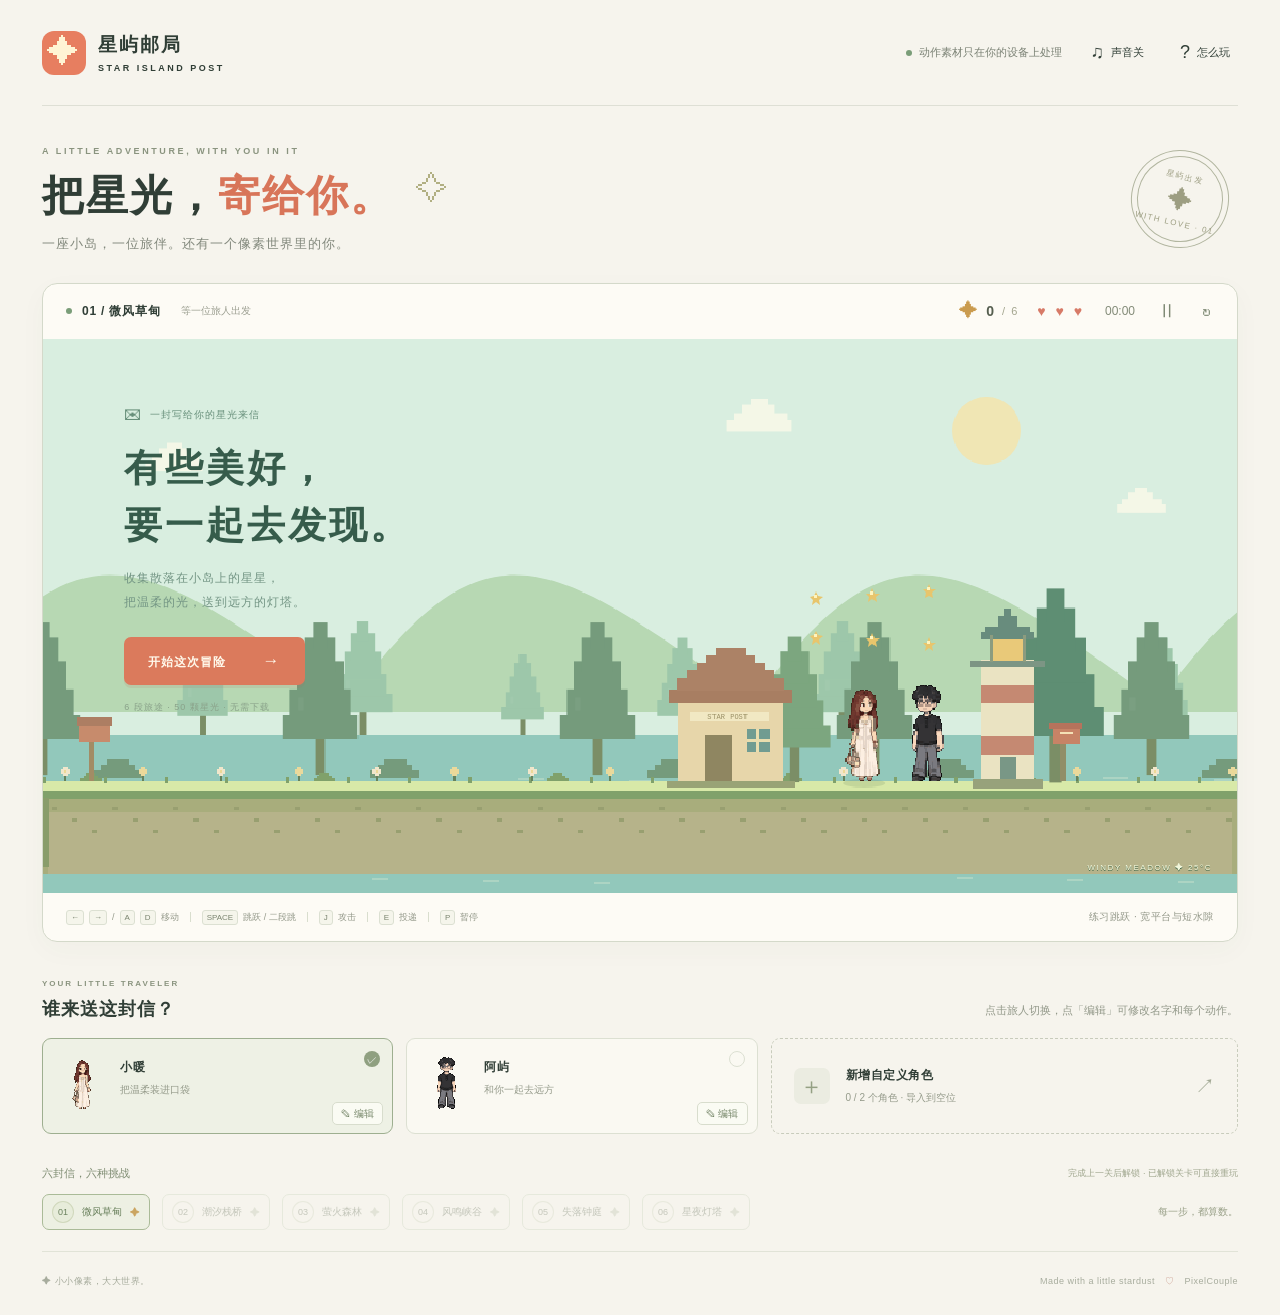
==== 星屿邮局-离线版.html @ d3f77948 "Open source Star Island Post" ====
<!doctype html>
<html lang="zh-CN">
<head>
<meta charset="utf-8"><meta name="viewport" content="width=device-width,initial-scale=1,viewport-fit=cover">
<meta name="theme-color" content="#f6f4ec"><meta name="description" content="一场可以带着自己出发的像素小冒险。导入完整角色动作图，成为像素旅人，收集星光，把信送往灯塔。">
<title>星屿邮局 · 把星光寄给你</title>
<link rel="icon" href="data:image/svg+xml,%3Csvg xmlns='http://www.w3.org/2000/svg' viewBox='0 0 64 64'%3E%3Crect width='64' height='64' rx='16' fill='%23ec795d'/%3E%3Cpath d='m32 10 6 14 16 2-12 11 3 17-13-8-14 8 3-17L10 26l16-2Z' fill='%23fff4cb'/%3E%3C/svg%3E">
<style>
@font-face{font-family:system-ui;src:local("Microsoft YaHei")}*{box-sizing:border-box}body{margin:0;background:#f6f4ed;color:#303e36;font-family:Inter,"Segoe UI","Microsoft YaHei",sans-serif;-webkit-font-smoothing:antialiased}button,a{-webkit-tap-highlight-color:transparent}button{font:inherit;color:inherit;cursor:pointer}button:focus-visible,a:focus-visible,input:focus-visible,canvas:focus-visible{outline:3px solid #dc7457;outline-offset:4px}button:disabled{opacity:.55;cursor:wait}button{transition:background .16s,transform .16s}button:hover{filter:brightness(.97)}button:active{transform:translateY(1px)}button[hidden],[hidden]{display:none!important}a{color:inherit;text-decoration:none}.page{max-width:1280px;padding:0 42px;margin:auto}.site-header{height:106px;border-bottom:1px solid #dedfd5;display:flex;align-items:center;justify-content:space-between}.brand{display:flex;align-items:center;gap:12px;font-size:19px;font-weight:750;letter-spacing:2px}.brand-icon{background:#e77e60;color:#fff4d4;border-radius:12px;display:grid;place-items:center;width:44px;height:44px;font-size:32px;font-weight:400}.brand small{display:block;font-size:9px;letter-spacing:2.5px;font-weight:600;margin-top:5px}.header-right{display:flex;gap:20px;align-items:center}.privacy{font-size:11px;color:#7b8275;display:flex;align-items:center;gap:7px}.privacy i,.live-dot{display:inline-block;background:#7a9d78;width:6px;height:6px;border-radius:100%}.icon-btn{border:0;background:none;font-size:18px;display:flex;gap:7px;align-items:center;padding:8px}.icon-btn span{font-size:11px}.heading{padding:40px 0 30px;display:flex;justify-content:space-between;align-items:center}.eyebrow{font-size:9px;letter-spacing:2.6px;color:#8a947f;font-weight:700}.heading h1{font-size:42px;letter-spacing:2px;line-height:1.35;margin:12px 0 10px;font-weight:750}.heading h1 span{color:#d87559}.heading h1 i{font-style:normal;font-weight:300;font-size:32px;margin-left:22px;color:#b1af82;vertical-align:top}.heading p{font-size:13px;letter-spacing:1px;margin:0;color:#83897d}.postmark{border:1px solid #b2b6a0;outline:1px solid #b2b6a0;outline-offset:5px;width:86px;height:86px;border-radius:100%;display:flex;flex-direction:column;align-items:center;justify-content:center;transform:rotate(13deg);color:#9d9e82;gap:4px;margin-right:15px}.postmark span{font-size:8px;letter-spacing:1.5px}.postmark b{font-size:25px;font-weight:400}.game-shell{border:1px solid #d4d9ca;border-radius:15px;overflow:hidden;box-shadow:0 8px 28px #40593908;background:#fdfbf5}.game-top{height:55px;padding:0 23px;display:flex;align-items:center;justify-content:space-between}.chapter-title{display:flex;align-items:center;gap:10px;font-size:12px}.chapter-title b{font-weight:600;letter-spacing:.8px}.game-status{color:#9b9e90;font-size:10px;margin-left:10px}.hud{display:flex;align-items:center;gap:20px;font-size:13px}.star-counter{color:#ca9b4e;font-size:19px;display:flex;align-items:center;gap:8px}.star-counter b{font-size:14px;color:#555e4f}.star-counter small{font-size:11px;color:#a3a58e}.star-counter small span{margin-left:3px}#hearts{font-size:14px;color:#d77a67;letter-spacing:3px}.time{font-size:12px;color:#838b78;font-variant-numeric:tabular-nums}.mini-btn{background:transparent;border:0;color:#7d8873;padding:3px;font-size:18px}.stage{position:relative;aspect-ratio:1120/520;background:#cce7d9;overflow:hidden}#game{width:100%;height:100%;display:block;image-rendering:pixelated;touch-action:none;outline-offset:-4px}.intro{position:absolute;left:6.8%;top:12%;width:45%;pointer-events:auto}.intro-label{font-size:10px;letter-spacing:1px;display:flex;align-items:center;gap:8px;color:#678f7a}.intro-label span{font-size:17px}.intro h2{font-size:38px;line-height:1.5;letter-spacing:3px;margin:15px 0 12px;font-weight:750;color:#365c4b}.intro p{font-size:12px;line-height:2;letter-spacing:1px;color:#739584;margin-bottom:23px}.primary{border:0;background:#db7a5c;color:#fff9eb;padding:14px 24px;border-radius:7px;font-size:12px;font-weight:600;letter-spacing:1px;box-shadow:0 3px 0 #ba614f20}.primary span{margin-left:32px;font-size:17px}.intro-note{font-size:9px;color:#8aa28a;letter-spacing:1px;margin-top:16px}.scene-tag{position:absolute;bottom:21px;right:25px;font-size:8px;letter-spacing:1.5px;color:#f0f6da;text-shadow:0 1px #4b6f50}.scene-tag span{margin:0 9px}.message{position:absolute;top:15px;left:50%;transform:translateX(-50%);background:#fff9e9eF;border:1px solid #d9dfb6;border-radius:20px;padding:10px 22px;white-space:nowrap;font-size:11px;color:#596748;pointer-events:none;opacity:0;transition:opacity .2s}.message.show{opacity:1}.game-bottom{height:48px;padding:0 23px;display:flex;align-items:center;justify-content:space-between;color:#939889;font-size:9px}.control-guide{display:flex;gap:5px;align-items:center}kbd{border:1px solid #dce0d2;background:#f5f5eb;border-radius:3px;font-size:8px;padding:2px 4px;font-family:inherit;color:#7b8570}.separator{width:1px;height:10px;background:#d9dece;margin:0 6px}.goal{font-size:10px;letter-spacing:.5px}.goal i{font-style:normal;color:#c49d50;margin-right:6px}.characters{padding:30px 0 28px}.section-label{display:flex;justify-content:space-between;align-items:end;margin-bottom:17px}.section-label .eyebrow{font-size:8px;letter-spacing:2px}.section-label h2{font-size:18px;letter-spacing:1px;margin:7px 0 0;font-weight:650}.section-label p{font-size:11px;color:#93998a;margin:0 0 3px}.character-list{display:flex;gap:13px;flex-wrap:wrap}.character{display:flex;align-items:center;position:relative;border:1px solid #dce0d2;border-radius:9px;background:#faf9f2;text-align:left;flex:1;min-width:200px;padding:4px 18px 4px 6px;height:86px;gap:4px}.character canvas{width:73px;height:73px;image-rendering:pixelated;flex-shrink:0}.character b,.upload-card b{font-size:12px;display:block;font-weight:600;letter-spacing:.5px}.character small,.upload-card small{font-size:10px;display:block;color:#959b8b;margin-top:7px;white-space:nowrap}.character i{font-style:normal;width:16px;height:16px;border:1px solid #dce0d2;color:transparent;border-radius:50%;font-size:10px;display:grid;place-items:center;margin-left:auto}.character.selected{background:#eef1e5;border-color:#9eaf90}.character.selected i{background:#8fa080;color:white;border-color:transparent}.upload-card{border:1px dashed #c8ccbc;background:transparent;border-radius:9px;display:flex;align-items:center;padding:16px 22px;gap:16px;flex:1.2;min-width:260px;text-align:left}.upload-icon{width:36px;height:36px;background:#ebece1;color:#94a083;display:grid;place-items:center;border-radius:7px;font-size:23px;font-weight:300}.upload-arrow{margin-left:auto;color:#a4aa96;font-size:20px}.trip-row{display:flex;align-items:center;gap:17px;border-top:1px solid #e1e3d7;padding:21px 0;color:#969d8c;font-size:10px}.trip-label{margin-right:18px}.trip-stop{display:flex;align-items:center;gap:8px;white-space:nowrap}.trip-stop span{font-size:9px;border-radius:50%;border:1px solid #dce0ce;padding:5px}.trip-stop i{font-style:normal;font-size:10px;color:#cfd4c2}.trip-stop.active{color:#6a815d}.trip-stop.active span{background:#e7ecda;border-color:#d0d8bc}.trip-stop.active i{color:#cba561}.trip-stop.done i{color:#cf9b51}.trip-line{height:1px;width:30px;background:#d9dfcd}.best{margin-left:auto;font-size:10px;color:#99a088}footer{border-top:1px solid #e1e3d7;padding:23px 0 27px;display:flex;justify-content:space-between;color:#a7ac9d;font-size:9px;letter-spacing:.5px}footer i{font-style:normal;color:#ca9b8d;margin:0 7px}.overlay{position:absolute;inset:0;background:#294c3d60;backdrop-filter:blur(4px);display:grid;place-items:center}.result-card{text-align:center;border:1px solid #e2dfc8;background:#fffaf0;padding:24px 46px;border-radius:16px;max-width:90%;box-shadow:0 15px 50px #273c3720}.result-icon{font-size:39px;color:#d4ac58;margin-bottom:10px}.result-card .eyebrow{font-size:8px}.result-card h2{font-size:26px;letter-spacing:2px;margin:12px 0}.result-card p{font-size:12px;line-height:1.9;color:#8c9380;white-space:pre-line}.result-stats{display:flex;justify-content:center;gap:28px;font-size:11px;color:#8a9278;margin:20px 0}.text-btn{display:block;background:none;border:0;color:#949b87;font-size:10px;margin:14px auto 0}.mobile-controls{display:none;position:absolute;bottom:14px;left:15px;right:15px;justify-content:space-between;pointer-events:none}.mobile-controls div{display:flex;gap:10px}.mobile-controls button{pointer-events:auto;touch-action:none;user-select:none;-webkit-user-select:none;border:1px solid #ffffff75;width:48px;height:48px;border-radius:12px;background:#fffbedce;color:#57765c;font-size:23px;box-shadow:0 3px 0 #2e48351a}.mobile-controls .jump-control{background:#dc805fdf;color:white}.toast{position:fixed;bottom:28px;left:50%;transform:translateX(-50%);color:#fff9eb;background:#455d47;padding:12px 24px;border-radius:8px;font-size:12px;opacity:0;pointer-events:none;transition:opacity .2s;z-index:100}.toast.show{opacity:1}.help-dialog{border:1px solid #dedfcc;border-radius:17px;background:#fffaf0;color:#465c48;padding:38px;max-width:530px;width:calc(100% - 32px)}dialog::backdrop{background:#294b4165;backdrop-filter:blur(3px)}.help-dialog h2{font-size:24px;margin:16px 0 24px;letter-spacing:1px}.help-dialog ol{padding-left:21px;font-size:12px;line-height:2.2}.help-dialog li{padding-bottom:11px}.help-dialog p{font-size:11px;color:#929981;line-height:1.9;margin-bottom:25px}.close-btn{position:absolute;top:12px;right:14px;border:0;background:none;font-size:24px;color:#92977e}
@media(min-width:1400px){.page{max-width:1360px}.heading{padding-top:43px}.intro h2{font-size:42px}.intro{top:14%}}
@media(max-width:900px){.page{padding:0 22px}.site-header{height:80px}.privacy{display:none}.heading{padding:26px 0}.heading h1{font-size:34px}.postmark{width:67px;height:67px}.game-status{display:none}.intro h2{font-size:28px;margin:8px 0}.intro p{font-size:10px;margin:8px 0 15px}.intro{top:9%}.primary{padding:12px 18px}.intro-label{font-size:8px}.intro-note{font-size:8px;margin-top:12px}.game-bottom{padding:0 15px}.goal{display:none}.character{min-width:180px}.upload-card{min-width:220px}.trip-row{gap:10px}.trip-label{display:none}.trip-line{width:15px}.result-card{padding:18px 32px}.result-card h2{font-size:21px}.result-stats{margin:14px 0}.result-icon{font-size:28px}}
@media(pointer:coarse){.mobile-controls{display:flex}.control-guide{font-size:0}.control-guide kbd,.control-guide .separator{display:none}.control-guide:after{content:'左侧移动 · 右侧攻击 / 跳跃 / 投递 · 连按可二段跳';font-size:10px}.scene-tag{bottom:78px}}
@media(max-width:600px){.page{padding:0 14px}.site-header{height:73px}.brand{font-size:16px;gap:8px}.brand-icon{width:35px;height:35px;font-size:26px;border-radius:9px}.brand small{font-size:7px;letter-spacing:1.9px}.header-right{gap:5px}.icon-btn{gap:4px;font-size:16px}.icon-btn span{font-size:9px}.heading{padding:24px 3px}.heading .eyebrow{font-size:7px;letter-spacing:1.7px}.heading h1{font-size:30px;letter-spacing:0;margin:10px 0}.heading h1 i{font-size:24px;margin-left:10px}.heading p{font-size:10px;letter-spacing:.4px}.postmark{display:none}.game-top{height:48px;padding:0 11px}.chapter-title{font-size:10px;gap:6px}.hud{gap:9px}.star-counter{font-size:14px;gap:4px}.star-counter b{font-size:12px}.star-counter small{font-size:10px}#hearts{font-size:10px;letter-spacing:1px}.time{font-size:10px}.mini-btn{font-size:16px}.stage{aspect-ratio:4/4.5}.intro{left:8%;top:7%;width:80%}.intro-label{font-size:9px}.intro h2{font-size:32px;margin:12px 0}.intro p{font-size:11px;margin-bottom:18px}.intro-note{font-size:8px}.intro .primary{font-size:11px;padding:13px 20px}.game-bottom{height:37px;padding:0 12px}.control-guide{font-size:8px;gap:3px}.separator{margin:0 3px}kbd{font-size:6px;padding:2px}.section-label p{display:none}.characters{padding:23px 0}.section-label h2{font-size:17px}.character-list{gap:9px}.character{min-width:calc(50% - 9px);height:77px;padding-right:10px;gap:0}.character canvas{width:60px;height:65px}.character b{font-size:11px}.character small{font-size:8px;margin-top:5px}.character i{width:13px;height:13px;font-size:8px}.upload-card{min-width:100%;padding:13px 18px;height:73px}.trip-row{gap:7px;justify-content:space-between;padding:18px 0}.trip-stop{font-size:9px;gap:5px}.trip-stop span{padding:4px;font-size:8px}.trip-stop i{display:none}.trip-line{width:16px}.best{display:none}footer{font-size:8px;letter-spacing:0;padding:18px 0}footer span:last-child{font-size:7px}.scene-tag{font-size:6px}.message{max-width:90%;font-size:10px;white-space:normal;text-align:center;line-height:1.7;width:max-content}.result-card{padding:27px 24px}.result-card h2{font-size:23px}.help-dialog{padding:32px 23px}.help-dialog h2{font-size:21px}.help-dialog ol{font-size:11px}.result-card .primary{font-size:11px}.mobile-controls button{width:47px;height:47px}}
.has-touch .mobile-controls{display:flex}.has-touch .control-guide{font-size:0}.has-touch .control-guide kbd,.has-touch .control-guide .separator{display:none}.has-touch .control-guide:after{content:'左侧移动 · 右侧攻击 / 跳跃 / 投递 · 连按可二段跳';font-size:10px}.has-touch .scene-tag{bottom:78px}
@media(prefers-reduced-motion:reduce){*{transition:none!important;scroll-behavior:auto!important}}

.route-caption{display:flex;justify-content:space-between;align-items:center;font-size:11px;color:#7e8c72;margin-top:4px}.route-caption small{font-size:9px;color:#a0a78f}.trip-row{flex-wrap:wrap;gap:12px;border-top:0;padding-top:13px}.trip-stop{border:1px solid #d8dfcd;border-radius:7px;background:transparent;padding:6px 9px;font:10px inherit}.trip-stop.active{border-color:#aabb98;background:#edf0e3}.trip-stop:disabled{opacity:.5;cursor:not-allowed}.game-status{max-width:330px;overflow:hidden;white-space:nowrap;text-overflow:ellipsis}.goal{max-width:50%;white-space:nowrap;overflow:hidden;text-overflow:ellipsis}@media(max-width:600px){.route-caption{font-size:10px}.route-caption small{font-size:8px;max-width:50%;text-align:right}.trip-row{display:grid;grid-template-columns:repeat(3,1fr);gap:7px}.trip-stop{padding:6px 4px;justify-content:center;font-size:9px}.trip-stop span{padding:2px}.goal{display:none}}

.mechanic-badge{position:absolute;right:15px;top:63px;font-size:10px;color:#6d7d5f;background:#fff9e8d9;border:1px solid #d6dfbf;border-radius:15px;padding:7px 12px;pointer-events:none}

.character-list .character>span{min-width:0}.character-list .character b{max-width:150px;white-space:nowrap;overflow:hidden;text-overflow:ellipsis}.character-list .custom-card small{font-size:9px}.upload-card b{white-space:nowrap}@media(max-width:600px){.character-list .character b{max-width:82px}.character-list .custom-card small{font-size:8px}.character-list .character{min-width:0;flex-basis:calc(50% - 5px)}.character-list .upload-card{flex-basis:100%}}

.combat-hud{position:absolute;left:15px;top:63px;display:flex;align-items:center;gap:12px;padding:7px 12px;border:1px solid #d4dec1;background:#fff9e8e8;border-radius:15px;color:#728563;font-size:10px;pointer-events:none}.combat-hud b{font-weight:600;color:#5c7854;font-variant-numeric:tabular-nums}.combat-key{color:#b5825c;border-left:1px solid #dce1c9;padding-left:10px}.mobile-controls .attack-control{background:#c6d3a6ee;color:#526e49}.has-touch .combat-key{display:none}@media(max-width:400px){.mobile-controls button{width:42px;height:44px;font-size:21px}.mobile-controls div{gap:7px}.combat-hud{font-size:9px;padding:7px 10px}.mechanic-badge{font-size:9px;padding:7px 10px}.control-guide:after{font-size:9px!important}}

.has-touch .combat-hud,.has-touch .mechanic-badge{top:83px}
/* Role selection and editing remain separate, accessible controls. */
.character-entry{position:relative;flex:1;min-width:210px}
.character-entry .character{width:100%;min-width:0;height:96px;padding:4px 30px 20px 5px}
.character-entry .character canvas{width:68px;height:68px}
.character-entry .character i{position:absolute;top:12px;right:12px;margin:0}
.edit-character{position:absolute;bottom:9px;right:10px;border:1px solid #d8ddcd;border-radius:5px;background:#fafbf3;color:#78886b;padding:3px 8px;font-size:10px;line-height:1.5}
.edit-character:hover{background:#e6ecdb;border-color:#a9b89a}
@media(max-width:600px){.character-entry{min-width:0;flex-basis:calc(50% - 5px)}.character-entry .character{height:100px;padding:4px 17px 24px 1px}.character-entry .character canvas{width:52px;height:60px}.character-entry .character i{top:9px;right:9px}.edit-character{bottom:8px;right:9px;padding:3px 8px}.character-entry .character b{max-width:88px;letter-spacing:0}}

</style><style>
.sw-dialog{width:min(960px,calc(100vw - 28px));max-height:calc(100dvh - 28px);padding:0;border:1px solid #cdd3bd;border-radius:18px;background:#faf8ef;color:#3e5141;overflow:auto}.sw-shell{padding:28px 30px}.sw-top{position:relative;padding-right:30px}.sw-top .close-btn{top:-13px;right:-16px}.sw-top h2{font-size:25px;letter-spacing:1px;margin:12px 0}.sw-top p{font-size:11px;line-height:1.8;color:#8b947e;margin-bottom:22px}.sw-guide{border:1px solid #dbe0cb;background:#f1f3e7;border-radius:9px;padding:14px 17px}.sw-guide summary{font-size:12px;font-weight:600;cursor:pointer}.sw-guide p{font-size:11px;line-height:1.9;color:#7a886f;margin:12px 0}.sw-examples{font-size:10px;line-height:1.8;color:#8a936f}.sw-guide-actions{display:flex;gap:9px;margin-top:12px}.sw-dialog button:not(.close-btn){border:1px solid #ccd4bc;border-radius:6px;background:#fbfaf3;padding:9px 12px;font-size:11px}.sw-dialog button.active{color:#5e7658;background:#e3e9d6;border-color:#9ead8e}.sw-guide-actions button{font-size:10px!important}.sw-guide textarea{width:100%;height:130px;border:1px solid #cbd3b7;background:#fffdf5;padding:10px;font:11px/1.8 inherit;margin-top:10px;color:#738466;resize:vertical}.sw-body{display:grid;grid-template-columns:1.12fr 1fr;gap:26px;margin-top:24px}.sw-tabs{display:flex;gap:5px}.sw-tabs button{flex:1}.sw-spec{font-size:10px;line-height:1.8;color:#8b947d;min-height:36px;margin:11px 0}.sw-files{display:flex;flex-direction:column;gap:10px}.sw-file{display:flex;position:relative;align-items:center;gap:12px;padding:17px 14px;background:#fffdf6;border:1px dashed #bbc8a9;border-radius:8px;overflow:hidden;cursor:pointer}.sw-file input{position:absolute;inset:0;width:100%;height:100%;opacity:0;cursor:pointer}.sw-file:focus-within{outline:2px solid #d07b5c;outline-offset:2px}.sw-file-num{font-size:10px;color:#a5af94}.sw-file b{display:block;font-size:11px;font-weight:600}.sw-file small{display:block;font-size:9px;color:#98a189;margin-top:8px;max-width:270px;overflow:hidden;text-overflow:ellipsis;white-space:nowrap}.sw-plus{margin-left:auto;font-size:21px;color:#98a786}.sw-check{display:flex;align-items:center;flex-wrap:wrap;gap:7px;font-size:10px;margin:16px 0;color:#7e8b73}.sw-check input{accent-color:#82966e}.sw-check small{font-size:8px;color:#a0a68f}.sw-name{font-size:10px;display:flex;gap:8px;align-items:center;color:#869179}.sw-name input{flex:1;min-width:0;border:1px solid #d5ddc7;border-radius:6px;background:#fffdf7;height:35px;padding:8px 10px;font:11px inherit;color:#53644a}.sw-preview{background:#eaf0e1;border:1px solid #d4dec4;border-radius:10px;overflow:hidden;text-align:center;align-self:start}.sw-preview-label{padding:15px 13px;border-bottom:1px solid #d8e0c9;font-size:8px;letter-spacing:1.3px;color:#7c8c6c;display:flex;justify-content:space-between;gap:5px}.sw-preview-label span{font-size:8px;letter-spacing:0}.sw-preview canvas{width:100%;height:auto;display:block;image-rendering:pixelated}.sw-action-tabs{display:flex;justify-content:center;gap:5px}.sw-action-tabs button{padding:6px 13px!important}.sw-preview p{font-size:9px;color:#93a080;line-height:1.9;margin:12px}.sw-status{font-size:11px;color:#889775;line-height:1.8;min-height:20px;margin:20px 0 12px}.sw-status.error{color:#ba6652}.sw-bottom{border-top:1px solid #dfe3d3;display:flex;gap:10px;justify-content:space-between;align-items:center;padding:16px 0 0}.sw-bottom>span{font-size:9px;color:#a1a98f}.sw-bottom>div{display:flex;gap:8px}.sw-dialog .primary{background:#d77a5b!important;border-color:#d77a5b!important;color:#fff9e9}.sw-dialog button:disabled{opacity:.4;cursor:not-allowed}.sw-dialog::backdrop{background:#2f4a3f70;backdrop-filter:blur(4px)}
@media(max-width:650px){.sw-shell{padding:23px 17px}.sw-top h2{font-size:20px;line-height:1.5;letter-spacing:0}.sw-body{grid-template-columns:1fr;gap:18px;margin-top:17px}.sw-preview{display:grid;grid-template-columns:1fr 1fr}.sw-preview-label{grid-column:1/-1}.sw-preview canvas{grid-row:2/4}.sw-action-tabs{flex-wrap:wrap;align-content:center;padding:10px}.sw-preview p{margin:0 10px 10px;font-size:8px}.sw-action-tabs button{padding:7px 10px!important}.sw-guide{padding:12px}.sw-guide-actions{flex-wrap:wrap}.sw-bottom{align-items:stretch;flex-direction:column}.sw-bottom>div{justify-content:flex-end}.sw-spec{min-height:0}.sw-file small{max-width:240px}.sw-top p{font-size:10px}.sw-check{margin:12px 0}.sw-preview-label{font-size:7px}}

.sw-save-slot{display:flex;align-items:center;gap:9px;font-size:10px;color:#7d8e70;margin:14px 0 0}.sw-save-slot select{flex:1;min-width:0;width:100%;height:36px;border:1px solid #cbd6ba;border-radius:6px;background:#fffdf5;padding:0 9px;font:11px inherit;color:#5d7354}.sw-slot-note{font-size:9px;color:#a09170;line-height:1.8;margin:7px 0 13px}.sw-name{margin-top:2px}.sw-save-slot select:focus-visible{outline:2px solid #d07b5c;outline-offset:2px}@media(max-width:600px){.sw-save-slot{font-size:9px}.sw-save-slot select{font-size:10px}}

.sw-action-tabs{flex-wrap:wrap;padding:0 7px}.sw-action-tabs button{padding:6px 10px!important}@media(max-width:650px){.sw-action-tabs{padding:10px}.sw-action-tabs button{padding:7px 9px!important}}
.sw-dialog #aw-reset{color:#8b8067;background:#f6f3e9}.sw-bottom>div{flex-wrap:wrap;justify-content:flex-end}.sw-preview #aw-action-note{min-height:34px}.sw-dialog #aw-name{scroll-margin:18px}
@media(max-width:650px){.sw-bottom>div{gap:6px}.sw-bottom button{padding:9px 10px!important;font-size:10px!important}}

</style><style>
.victory-dialog{width:min(820px,calc(100vw - 28px));max-height:calc(100dvh - 28px);padding:0;border:1px solid #d6d4b7;border-radius:18px;background:#faf6e9;color:#3d564b;overflow:auto;box-shadow:0 24px 110px #142c5270}.victory-dialog::backdrop{background:#183344c9;backdrop-filter:blur(7px)}.victory-postcard{padding:25px 34px 22px;position:relative;text-align:center;background:linear-gradient(90deg,#d6c28b 50%,transparent 50%) 0 0/24px 4px repeat-x}.victory-kicker{display:flex;justify-content:space-between;font-size:8px;letter-spacing:2px;color:#9aa184;padding:4px 0 12px;border-bottom:1px solid #e2dfcb}.victory-medal{margin:18px auto 0;width:47px;height:47px;display:grid;place-items:center;border:1px solid #d5bc77;outline:1px solid #e5d8b0;outline-offset:4px;border-radius:50%;font-size:32px;color:#c59b48;background:#f5edcc}.victory-postcard h2{font-size:30px;letter-spacing:2px;margin:21px 0 10px;font-weight:750}.victory-postcard>p:first-of-type{font-size:11px;color:#92997e;line-height:1.8;margin:0 0 18px}#victoryArt{display:block;width:100%;height:auto;image-rendering:pixelated;border-radius:8px}.victory-stats{display:grid;grid-template-columns:repeat(3,1fr);border:1px solid #d9dfc6;background:#eff1e3;border-radius:9px;margin-top:17px;padding:15px 0}.victory-stats>div+div{border-left:1px solid #d8dfc4}.victory-stats span{display:block;font-size:10px;color:#8a9679;letter-spacing:1px}.victory-stats strong{font-size:25px;letter-spacing:1px;display:block;color:#4f6a50;margin:6px 0 5px;font-variant-numeric:tabular-nums;font-weight:650}.victory-stats small{display:block;font-size:9px;color:#9aa281}.victory-stats .new-record{color:#c08b42;font-weight:650}.victory-route-label{display:flex;justify-content:space-between;align-items:center;margin:19px 0 10px;font-size:10px;color:#8b9879}.victory-route-label span:last-child{font-size:7px;letter-spacing:1.7px;color:#a4aa93}.victory-stamps{list-style:none;padding:0;margin:0;display:grid;grid-template-columns:repeat(6,1fr);gap:7px}.victory-stamp{border:1px dashed #cbd7b6;border-radius:5px;background:#f5f7e9;padding:10px 2px 8px;position:relative}.stamp-number{display:block;font-size:9px;color:#9bae87;letter-spacing:2px;margin-bottom:6px}.victory-stamp b{display:block;font-size:10px;color:#6e8361;font-weight:550}.victory-stamp small{font-size:7px;display:block;color:#a0ab8a;margin-top:7px;white-space:nowrap}.victory-stamp.delivered:after{content:'✓';position:absolute;right:5px;top:4px;font-size:9px;color:#aab78f}.victory-stamp.skipped{opacity:.5;background:transparent;border-color:#d9ddce}.victory-signoff{font-size:10px;line-height:1.8;color:#a1a68f;margin:17px 0!important;letter-spacing:.5px}.victory-actions{display:flex;justify-content:center;gap:10px}.victory-actions button{border-radius:7px;padding:13px 22px;font-size:11px;font-weight:550;letter-spacing:.5px}.victory-actions button:not(.primary){border:1px solid #ccd6bd;background:#f7f8ed;color:#7a8b6a}.victory-footnote{font-size:8px;letter-spacing:1px;color:#b2b59f;margin-top:13px}
@media(max-width:600px){.victory-dialog{width:calc(100vw - 20px);max-height:calc(100dvh - 20px);border-radius:13px}.victory-postcard{padding:18px 17px}.victory-kicker{font-size:6px;letter-spacing:1.1px;padding-bottom:11px}.victory-medal{width:37px;height:37px;font-size:25px;margin-top:17px}.victory-postcard h2{font-size:22px;letter-spacing:.6px;margin:19px 0 8px}.victory-postcard>p:first-of-type{font-size:10px;line-height:1.9;margin-bottom:13px}.victory-stats{padding:12px 0;margin-top:12px}.victory-stats span{font-size:8px}.victory-stats strong{font-size:20px;margin:5px 0}.victory-stats small{font-size:7px}.victory-route-label{margin-top:15px;font-size:9px}.victory-route-label span:last-child{font-size:6px;letter-spacing:.8px}.victory-stamps{grid-template-columns:repeat(3,1fr);gap:6px}.victory-stamp{padding:8px 2px}.stamp-number{font-size:8px;margin-bottom:5px}.victory-stamp b{font-size:9px}.victory-stamp small{font-size:7px;margin-top:5px}.victory-signoff{font-size:9px;margin:12px 0!important}.victory-actions{gap:7px}.victory-actions button{font-size:10px;padding:12px 15px}.victory-footnote{font-size:7px;margin-top:11px}}

</style>
</head>
<body>
<div class="page">
<header class="site-header"><a class="brand" href="#" aria-label="星屿邮局首页"><span class="brand-icon">✦</span><span>星屿邮局<small>STAR ISLAND POST</small></span></a><div class="header-right"><span class="privacy"><i></i>动作素材只在你的设备上处理</span><button class="icon-btn" id="soundBtn" aria-label="开启声音" title="开启声音">♫<span id="soundLabel">声音关</span></button><button class="icon-btn" id="helpBtn" aria-label="查看玩法">?<span>怎么玩</span></button></div></header>
<main>
<section class="heading"><div><div class="eyebrow">A LITTLE ADVENTURE, WITH YOU IN IT</div><h1>把星光，<span>寄给你。</span><i>✧</i></h1><p>一座小岛，一位旅伴。还有一个像素世界里的你。</p></div><div class="postmark" aria-hidden="true"><span>星屿出发</span><b>✦</b><span>WITH LOVE · 01</span></div></section>
<section class="game-shell" aria-label="星屿邮局游戏">
<div class="game-top"><div class="chapter-title"><span class="live-dot"></span><b id="levelName">01 / 微风草甸</b><span class="game-status" id="gameStatus">等一位旅人出发</span></div><div class="hud"><span class="star-counter">✦ <b id="starCount">0</b><small>/ <span id="starTotal">6</span></small></span><span id="hearts" aria-label="3颗心">♥ ♥ ♥</span><span class="time" id="time">00:00</span><button id="pauseBtn" class="mini-btn" aria-label="暂停游戏" title="暂停 · P">Ⅱ</button><button id="restartBtn" class="mini-btn" aria-label="重新开始本关" title="重新开始本关">↻</button></div></div>
<div class="stage" id="stage"><canvas id="game" width="1120" height="520" tabindex="0" aria-label="像素冒险。左右方向键移动，空格跳跃，可二段跳，J键攻击，E键投递。"></canvas>
<div class="intro" id="intro"><div class="intro-label"><span>✉</span> 一封写给你的星光来信</div><h2>有些美好，<br>要一起去发现。</h2><p>收集散落在小岛上的星星，<br>把温柔的光，送到远方的灯塔。</p><button class="primary" id="startBtn">开始这次冒险 <span>→</span></button><div class="intro-note">6 段旅途 · 50 颗星光 · 无需下载</div></div>
<div class="scene-tag" id="sceneTag">WINDY MEADOW <span>✦</span> 25°C</div>
<div class="mechanic-badge" id="mechanicBadge" hidden></div><div class="combat-hud" id="combatHud" hidden><span>击退 <b id="defeatCount">0 / 1</b></span><span class="combat-key">J 攻击</span></div>
<div class="message" id="gameMessage" role="status" aria-live="polite"></div>
<div class="mobile-controls" id="mobileControls"><div><button data-control="left" aria-label="向左移动">←</button><button data-control="right" aria-label="向右移动">→</button></div><div><button data-control="attack" class="attack-control" aria-label="攻击怪兽">⚔</button><button data-control="interact" aria-label="投递星光">✉</button><button data-control="jump" class="jump-control" aria-label="跳跃">↑</button></div></div>
<div class="overlay" id="resultOverlay" hidden><div class="result-card"><div id="resultIcon" class="result-icon">✦</div><div class="eyebrow" id="resultEyebrow">A LITTLE LIGHT, A LONG WAY</div><h2 id="resultTitle">这一站，送达。</h2><p id="resultText"></p><div id="resultStats" class="result-stats"></div><button class="primary" id="continueBtn">前往下一座岛 →</button><button class="text-btn" id="homeBtn">回到出发地</button></div></div>
</div>
<div class="game-bottom"><span class="control-guide"><kbd>←</kbd><kbd>→</kbd> / <kbd>A</kbd><kbd>D</kbd> 移动 <span class="separator"></span><kbd>SPACE</kbd> 跳跃 / 二段跳 <span class="separator"></span><kbd>J</kbd> 攻击 <span class="separator"></span><kbd>E</kbd> 投递 <span class="separator"></span><kbd>P</kbd> 暂停</span><span class="goal" id="mechanicLabel">练习跳跃 · 宽平台与短水隙</span></div>
</section>
<section class="characters"><div class="section-label"><div><span class="eyebrow">YOUR LITTLE TRAVELER</span><h2>谁来送这封信？</h2></div><p>点击旅人切换，点「编辑」可修改名字和每个动作。</p></div><div class="character-list" id="characterList"><div class="character-entry" id="herEntry"><button class="character selected" data-character="her" aria-pressed="true"><canvas width="80" height="80" id="herThumb"></canvas><span><b id="herName">小暖</b><small>把温柔装进口袋</small></span><i>✓</i></button><button class="edit-character" type="button" data-edit-character="her" aria-label="编辑角色">✎ 编辑</button></div><div class="character-entry" id="meEntry"><button class="character" data-character="me" aria-pressed="false"><canvas width="80" height="80" id="meThumb"></canvas><span><b id="meName">阿屿</b><small>和你一起去远方</small></span><i>✓</i></button><button class="edit-character" type="button" data-edit-character="me" aria-label="编辑角色">✎ 编辑</button></div><div class="character-entry" id="customEntry" hidden><button class="character custom-card" id="customCard" data-character="custom" aria-pressed="false" hidden><canvas width="80" height="80" id="customThumb"></canvas><span><b id="customName">我的像素小人</b><small id="customMeta">角色 1 · 自动攻击</small></span><i>✓</i></button><button class="edit-character" type="button" data-edit-character="custom" aria-label="编辑角色">✎ 编辑</button></div><div class="character-entry" id="customEntry2" hidden><button class="character custom-card" id="customCard2" data-character="custom2" aria-pressed="false" hidden><canvas width="80" height="80" id="customThumb2"></canvas><span><b id="customName2">我的像素小人 2</b><small id="customMeta2">角色 2 · 自动攻击</small></span><i>✓</i></button><button class="edit-character" type="button" data-edit-character="custom2" aria-label="编辑角色">✎ 编辑</button></div><button class="upload-card" id="uploadBtn"><span class="upload-icon">＋</span><span><b id="uploadLabel">新增自定义角色</b><small id="uploadHint">0 / 2 个角色 · 导入到空位</small></span><span class="upload-arrow">↗</span></button></div></section>
<div class="route-caption"><span>六封信，六种挑战</span><small>完成上一关后解锁 · 已解锁关卡可直接重玩</small></div><div class="trip-row"><button class="trip-stop active" id="stop0"><span>01</span>微风草甸 <i>✦</i></button><button class="trip-stop " id="stop1"><span>02</span>潮汐栈桥 <i>✦</i></button><button class="trip-stop " id="stop2"><span>03</span>萤火森林 <i>✦</i></button><button class="trip-stop " id="stop3"><span>04</span>风鸣峡谷 <i>✦</i></button><button class="trip-stop " id="stop4"><span>05</span>失落钟庭 <i>✦</i></button><button class="trip-stop " id="stop5"><span>06</span>星夜灯塔 <i>✦</i></button><span class="best" id="bestRecord">每一步，都算数。</span></div>
</main><footer><span>✦ 小小像素，大大世界。</span><span>Made with a little stardust <i>♡</i> PixelCouple</span></footer>
</div>
<dialog id="helpDialog" class="help-dialog"><button id="closeHelp" class="close-btn" aria-label="关闭玩法">×</button><div class="eyebrow">A GUIDE TO YOUR ADVENTURE</div><h2>慢慢走，星光在等你。</h2><ol><li><b>选择旅人</b> · 可用原作小人，也可导入待机、行走和跳跃动作图，保留完整像素原画，可同时保存两个自定义角色。</li><li><b>收集每关全部星光</b> · 左右移动，空格跳跃，再按一次可二段跳。手机用屏幕按钮。</li><li><b>击退巡逻怪兽</b> · J键或屏幕⚔按钮攻击，可长按连击。露芽怪需1次攻击，苔石怪需2次；碰到怪兽会扣心。</li><li><b>小心雨云和水面</b> · 碰到会损失一颗心，并返回附近的安全位置。</li><li><b>把星光寄出</b> · 抵达最右侧灯塔，收集齐后按 E 或屏幕信封按钮。</li></ol><p>共 6 关、50 颗星光。依次学会二段跳、搭乘移动平台、使用蘑菇弹跳台、应对阵风、快速通过坍塌石板。P 暂停，↻ 重玩。素材和进度只存在当前浏览器，离线也能玩。</p><button class="primary" id="helpOk">知道啦，出发！ →</button></dialog>
<div id="toast" class="toast" role="status" aria-live="polite"></div>
<dialog id="victoryDialog" class="victory-dialog" aria-labelledby="victoryTitle" aria-describedby="victoryText">
<div class="victory-postcard">
<div class="victory-kicker"><span>STAR ISLAND POST</span><span>✦ JOURNEY COMPLETE ✦</span></div>
<div class="victory-medal" aria-hidden="true">✦</div>
<h2 id="victoryTitle">胜利！星光全部送达。</h2>
<p id="victoryText">六封信，六段旅途。谢谢你，把温柔送到了世界的尽头。</p>
<canvas id="victoryArt" width="640" height="160" aria-label="旅人与灯塔的胜利纪念画"></canvas>
<div class="victory-stats">
<div><span>收集星光</span><strong id="victoryStars">50 / 50</strong><small>颗闪亮的心意</small></div>
<div><span id="victoryTimeLabel">全程用时</span><strong id="victoryTime">00:00</strong><small id="victoryRecord">本次冒险已完成</small></div>
<div><span>完成关卡</span><strong id="victoryLevels">6 / 6</strong><small id="victoryMode">完整旅程</small></div>
</div>
<div class="victory-route-label"><span>这一路，都有星光作证。</span><span>DELIVERY RECEIPT</span></div>
<ol class="victory-stamps" id="victoryStamps" aria-label="各关投递记录"></ol>
<p class="victory-signoff" id="victorySignoff">小小旅人，这次冒险因你而完整。</p>
<div class="victory-actions"><button class="primary" id="victoryReplay" autofocus>再寄一封信 →</button><button id="victoryHome">回到出发地</button></div>
<div class="victory-footnote" id="victoryFootnote">星光会留在这里，等你下一次出发。</div>
</div>
</dialog>
<script>
window.PIXEL_ASSETS={"couple_hug_strip": "[data-uri]", "her_attack_strip": "[data-uri]", "her_idle_strip": "[data-uri]", "her_jump_strip": "[data-uri]", "her_walk_strip": "[data-uri]", "me_attack_strip": "[data-uri]", "me_idle_strip": "[data-uri]", "me_jump_strip": "[data-uri]", "me_walk_strip": "[data-uri]"};
</script><script>
/* 小紫：四帧握拳、出拳、命中、收拳。Only upgrades the matching saved role once. */
window.XIAOZI_PUNCH={"id":"xiaozi-punch-v1","referenceIdle":"[data-uri]","previousAttack":"[data-uri]","attack":"[data-uri]"};

</script><script>
/* Artist-authored action sheets. Original art is preserved, never body/face synthesis. */
(() => {
'use strict';
const REQUIRED=['idle','walk','jump'],ACTIONS=[...REQUIRED,'attack'],NAMES={idle:'待机',walk:'行走',jump:'跳跃',attack:'攻击',actions:'动作表'},cache=new Map();
let dialog,layout='original',files={},result=null,revision=0,raf=0,preview='idle',direction=1,slots=[null,null],editingAvatar=null,editingId=null,defaultAvatar=null;const tokens={};
const $=id=>dialog.querySelector('#aw-'+id),emit=(name,detail)=>window.dispatchEvent(new CustomEvent(name,{detail})),can=(w,h)=>Object.assign(document.createElement('canvas'),{width:w,height:h});
function closeWorkshop(){if(!dialog?.open)return;revision++;cancelAnimationFrame(raf);raf=0;dialog.close();emit('workshop-close');}
function status(s,error=false){$('status').textContent=s;$('status').classList.toggle('error',error);}
function configure(){result=null;$('save').disabled=true;$('download').disabled=true;for(const a of ['idle','walk','jump','actions','attack'])$('slot-'+a).hidden=a==='actions'?layout!=='original':a!=='idle'&&layout==='original';$('layout-original').classList.toggle('active',layout==='original');$('layout-separate').classList.toggle('active',layout==='separate');$('spec').textContent=layout==='original'?'待机图：1 行 × 4 列。动作表：3 行 × 4 列，第 1 行行走、第 2 行跳跃，第 3 行攻击（用于 J 键 / ⚔ 按钮）。':'待机、行走、跳跃各 1 行 × 4 列；可再上传一张攻击图。未提供时自动使用走路帧配合蓄力、前倾和收势动作，可在右侧预览。';status('导入完整动作素材后，才可以加入游戏。');process();}
function syncTarget(){syncActionNote();if(editingAvatar){$('save').disabled=!result;$('save').textContent='保存修改 →';return;}const i=Number($('slot').value),existing=slots[i];$('save').disabled=!result||i<0;$('save').textContent=i<0?'请选择保存位置':existing?'替换角色 '+(i+1)+' →':'加入角色 '+(i+1)+' →';$('slot-note').textContent=i<0?'两个位置都已使用，请选择要替换的角色。':existing?'将替换「'+existing.name+'」的动作图，另一个角色会保留。':'这是空位，已有角色会保留。';}
function syncActionNote(){$('action-note').textContent=preview==='attack'?(result?.animations.attack?'攻击：已使用专属四帧攻击图。':'攻击：自动挥击动作，可上传专属攻击图。'):'切换动作检查四帧循环，未更换的动作会保留。';}
async function loadFile(key,file){if(!file)return;const rev=revision,token=(tokens[key]||0)+1;tokens[key]=token;if(!['image/png','image/jpeg','image/webp'].includes(file.type)){status('请选择 PNG、JPG 或 WebP 动作图；单张人像照片不能作为完整角色。',true);return;}if(file.size>16*1024*1024){status('每张动作图不能超过 16 MB。',true);return;}const url=URL.createObjectURL(file);try{const im=new Image();im.src=url;await im.decode();if(rev!==revision||token!==tokens[key]||!dialog.open)return;if(im.naturalWidth>8192||im.naturalHeight>8192||im.naturalWidth*im.naturalHeight>20000000)throw Error('图片过大，请缩小到 8192 像素以内、总像素不超过 2000 万。');const rows=key==='actions'?3:1;if(im.naturalWidth<128||im.naturalHeight<rows*32)throw Error('图片太小，每一帧至少需要 32 × 32 像素。');files[key]={im,name:file.name};$('name-'+key).textContent=file.name;process();}catch(e){status(e.message?.startsWith('图片')?e.message:'图片无法读取，请换一张完整的动作图。',true);}finally{URL.revokeObjectURL(url);}}
function cell(source,col,row,rows){const sw=source.width/4,sh=source.height/rows,c=can(Math.floor(sw),Math.floor(sh)),g=c.getContext('2d',{willReadFrequently:true});g.drawImage(source,col*sw,row*sh,sw,sh,0,0,c.width,c.height);const d=g.getImageData(0,0,c.width,c.height);let left=c.width,top=c.height,right=-1,bottom=-1;const chroma=$('green').checked;for(let y=0;y<c.height;y++)for(let x=0;x<c.width;x++){const i=(y*c.width+x)*4,r=d.data[i],gg=d.data[i+1],b=d.data[i+2];if(chroma&&gg>70&&gg-Math.max(r,b)>25)d.data[i+3]=0;if(d.data[i+3]<100)continue;left=Math.min(left,x);right=Math.max(right,x);top=Math.min(top,y);bottom=Math.max(bottom,y);}if(right<left)throw Error('有空白帧或人物被绿幕抠除了。请检查素材；绿色服装请关闭绿幕抠图。');g.putImageData(d,0,0);return {c,left,top,w:right-left+1,h:bottom-top+1};}
function process(){result=null;$('save').disabled=true;$('download').disabled=true;const needed=layout==='original'?['idle','actions']:REQUIRED;if(!editingAvatar&&!needed.every(k=>files[k]))return;try{const frames={},strips={...(editingAvatar?.animations||{})};for(const a of ACTIONS){const key=layout==='original'&&a!=='idle'?'actions':a;if(!files[key])continue;const src=files[key].im,rows=key==='actions'?3:1,row=key==='actions'?(a==='walk'?0:a==='jump'?1:2):0;frames[a]=Array.from({length:4},(_,i)=>cell(src,i,row,rows));}for(const a of Object.keys(frames)){const scale=Math.min(68/Math.max(...frames[a].map(f=>f.h)),80/Math.max(...frames[a].map(f=>f.w))),c=can(384,96),g=c.getContext('2d');g.imageSmoothingQuality='high';frames[a].forEach((f,i)=>{g.imageSmoothingEnabled=scale<.4;const w=Math.max(1,Math.round(f.w*scale)),h=Math.max(1,Math.round(f.h*scale));g.drawImage(f.c,f.left,f.top,f.w,f.h,i*96+Math.round((96-w)/2),94-h,w,h);});const px=g.getImageData(0,0,384,96);for(let j=3;j<px.data.length;j+=4)px.data[j]=px.data[j]>=128?255:0;g.putImageData(px,0,0);strips[a]=c.toDataURL('image/png');}if(!REQUIRED.every(a=>strips[a]))return;result={...(editingAvatar||{}),version:2,source:'action-sheets',name:$('name').value.trim().slice(0,12)||'星光旅人',frameWidth:96,frameHeight:96,frames:4,baseline:94,animations:strips};for(const src of Object.values(strips))getImage(src);syncTarget();$('download').disabled=false;status(editingAvatar?'角色已载入。可以改名字或单独更换动作，点击保存后生效。':Object.keys(strips).length*4+' 帧已就绪。切换动作预览后再加入游戏。');}catch(e){status(e.message,true);}}

function getImage(src){let im=cache.get(src);if(!im){im=new Image();im.onload=()=>emit('avatar-image-ready');im.src=src;cache.set(src,im);}return im;}
function draw(ctx,data,x,y,size,frame=0,facing=1,action='idle'){if(!data?.animations)return false;const derived=action==='attack'&&!data.animations.attack,src=derived?data.animations.walk:data.animations[action]||data.animations.idle,im=getImage(src);if(!im.complete||!im.naturalWidth)return false;const index=((Math.floor(frame)%4)+4)%4;ctx.save();ctx.imageSmoothingEnabled=false;if(derived){const foot=94*size/96;ctx.translate(x+size/2,y+foot);ctx.scale(facing,1);ctx.translate([-3,7,13,0][index]*size/96,0);ctx.rotate([-.11,.07,.16,0][index]);ctx.drawImage(im,index*96,0,96,96,-size/2,-foot,size,size);}else{ctx.translate(x+size/2,y);ctx.scale(facing,1);ctx.drawImage(im,index*96,0,96,96,-size/2,0,size,size);}ctx.restore();return true;}

function animate(t){if(!dialog.open)return;const c=$('preview'),g=c.getContext('2d');g.clearRect(0,0,c.width,c.height);g.fillStyle='#e5ecd9';g.fillRect(0,0,360,264);g.fillStyle='#c4d0ae';g.fillRect(76,235,208,7);if(result){draw(g,result,60,3,240,Math.floor(t/(preview==='attack'?120:150)),direction,preview);}else{g.fillStyle='#97a085';g.font='12px "Microsoft YaHei"';g.textAlign='center';g.fillText('你的原画，将完整保留',180,122);g.fillText('等待待机、行走和跳跃素材',180,147);}raf=requestAnimationFrame(animate);}
async function demo(){layout='separate';files={};for(const a of ACTIONS){const im=new Image();im.src=window.PIXEL_ASSETS['her_'+a+'_strip'];await im.decode();files[a]={im,name:'原作小暖 · '+NAMES[a]+' 4 帧'};}configure();for(const a of ACTIONS)$('name-'+a).textContent=files[a].name;status('正在使用原作动作素材示例。你导入的角色也采用相同的切帧与动画方式。');}
const PROMPT='请根据我的人物参考照片，绘制同一角色的高质量16-bit像素游戏精灵图。完整全身，服装、发型、面部特征和比例保持一致；4列×4行，16格均匀排列；每格256×256像素，总图1024×1024。第1行4帧站立呼吸待机；第2行4帧向右行走，左右脚交替形成循环；第3行4帧原地跳跃，起跳、腾空、下落、落地；第4行4帧近战攻击，蓄力、挥击、命中、收势。所有角色朝右，人物不裁切，相邻格不串帧；透明背景或纯亮绿#00FF00背景；没有文字、标签、格线、水印、地面阴影。请分别导出四行，得到待机、行走、跳跃、攻击四张1行×4列的动作条带。不要仅将照片像素化，不要把人脸贴到模板身体上。';
function mount(){if(dialog)return;dialog=document.createElement('dialog');dialog.id='spriteWorkshop';dialog.className='sw-dialog';dialog.setAttribute('aria-labelledby','sw-title');dialog.innerHTML=`<div class="sw-shell"><header class="sw-top"><div><div class="eyebrow">CRAFTED FRAME BY FRAME</div><h2 id="sw-title">让你的像素小人，真正动起来。</h2><p>导入完整动作图 → 绿幕抠图与脚底对齐 → 动画预览 → 加入冒险</p></div><button id="aw-close" class="close-btn" aria-label="关闭角色工坊">×</button></header>
<details class="sw-guide" open><summary>需要准备什么样的动作图？</summary><p>先用你的人物照片作为参考，绘制或生成同一角色的<b>全身像素动作图</b>。保持同一套衣服、发型和比例，朝右、四帧等宽、人物不裁切；使用透明或纯亮绿背景，无文字、格线、阴影。游戏会保留你的原画，不拼接人脸或重新绘制身体。</p><div class="sw-examples">待机：呼吸起伏 ①②③④　｜　行走：双脚交替 ①②③④　｜　跳跃：起跳→腾空→下落→落地　｜　攻击：蓄力→挥击→命中→收势（可选）</div><div class="sw-guide-actions"><button id="aw-prompt" type="button">复制动作图生成提示词</button><button id="aw-demo" type="button">载入原作动作示例</button></div><textarea id="aw-prompt-text" readonly hidden aria-label="动作图生成提示词"></textarea></details>
<div class="sw-body"><section><div class="sw-tabs"><button id="aw-layout-original" class="active">原项目布局 · 2 张图</button><button id="aw-layout-separate">独立动作 · 3–4 张图</button></div><p id="aw-spec" class="sw-spec"></p><div class="sw-files">${['idle','actions','walk','jump','attack'].map(a=>`<label class="sw-file" id="aw-slot-${a}"><span class="sw-file-num">${a==='idle'?'01':a==='jump'?'03':a==='attack'?'04':'02'}</span><span><b>${NAMES[a]}${a==='attack'?'（可选）':''}${a==='actions'?' · 3 行 × 4 列':' · 1 行 × 4 列'}</b><small id="aw-name-${a}">选择 PNG / JPG / WebP · 最大 16 MB</small></span><span class="sw-plus">＋</span><input id="aw-file-${a}" type="file" accept="image/png,image/jpeg,image/webp" aria-label="上传${NAMES[a]}图"></label>`).join('')}</div><label class="sw-check"><input id="aw-green" type="checkbox" checked>自动抠除纯绿背景 <small>绿色服装 / 透明图可关闭</small></label><label class="sw-save-slot" id="aw-save-slot-row">保存到<select id="aw-slot" aria-label="自定义角色保存位置"></select></label><p class="sw-slot-note" id="aw-slot-note"></p><label class="sw-name">角色名字<input id="aw-name" maxlength="12" placeholder="星光旅人"></label></section>
<section class="sw-preview"><div class="sw-preview-label">12–16 FRAME ANIMATION TEST <span>96 × 96 / 帧</span></div><canvas id="aw-preview" width="360" height="264" aria-label="完整角色动作预览"></canvas><div class="sw-action-tabs">${ACTIONS.map(a=>`<button data-aw-action="${a}" class="${a==='idle'?'active':''}">${NAMES[a]}</button>`).join('')}<button id="aw-mirror" aria-label="切换朝向">↔</button></div><p id="aw-action-note">切换动作，查看实际人物姿势。</p></section></div>
<p id="aw-status" class="sw-status" role="status" aria-live="polite"></p><footer class="sw-bottom"><span>素材只在当前浏览器处理和保存。</span><div><button id="aw-reset" hidden>恢复默认角色</button><button id="aw-download" disabled>导出角色包</button><button id="aw-save" class="primary" disabled>让这个角色出发 →</button></div></footer></div>`;document.body.appendChild(dialog);
$('close').onclick=closeWorkshop;dialog.addEventListener('cancel',e=>{e.preventDefault();closeWorkshop();});dialog.addEventListener('close',()=>{if(dialog.open||!raf)return;revision++;cancelAnimationFrame(raf);raf=0;emit('workshop-close');});for(const a of ['idle','actions','walk','jump','attack'])$('file-'+a).onchange=e=>{loadFile(a,e.target.files[0]);e.target.value='';};for(const v of ['original','separate'])$('layout-'+v).onclick=()=>{layout=v;configure();};$('slot').onchange=syncTarget;$('green').onchange=process;$('demo').onclick=demo;$('name').oninput=()=>{if(result)result.name=$('name').value.trim().slice(0,12)||'星光旅人';};for(const b of dialog.querySelectorAll('[data-aw-action]'))b.onclick=()=>{preview=b.dataset.awAction;syncActionNote();dialog.querySelectorAll('[data-aw-action]').forEach(e=>e.classList.toggle('active',e===b));};$('mirror').onclick=()=>direction*=-1;
$('prompt').onclick=async()=>{try{await navigator.clipboard.writeText(PROMPT);status('提示词已复制。请把人物参考照与提示词一并交给绘图工具。');}catch{$('prompt-text').hidden=false;$('prompt-text').value=PROMPT;$('prompt-text').select();status('请复制下方提示词，配合人物参考照生成动作图。');}};
$('reset').onclick=()=>{if(!defaultAvatar)return;editingAvatar=structuredClone(defaultAvatar);files={};$('name').value=editingAvatar.name;refreshLabels();configure();};$('save').onclick=()=>{const slot=Number($('slot').value);if(!result||(!editingAvatar&&(slot<0||slot>1)))return;const detail={...result,slot,id:editingAvatar?.id||'sprite-'+Date.now().toString(36),characterId:editingId},e=new CustomEvent('avatar-created',{detail,cancelable:true});if(window.dispatchEvent(e))closeWorkshop();else status(detail.saveError||'角色未保存，请重试或先导出动作包。',true);};$('download').onclick=()=>{if(!result)return;const blob=new Blob([JSON.stringify(result)],{type:'application/json'}),url=URL.createObjectURL(blob),a=document.createElement('a');a.href=url;a.download='像素角色-动作包.json';a.click();setTimeout(()=>URL.revokeObjectURL(url),10000);status('动作包已导出，包含当前角色的所有动作。');};}
function refreshLabels(){for(const a of ['idle','actions','walk','jump','attack'])$('name-'+a).textContent=files[a]?.name||(editingAvatar?.animations[a]?'已保存 · 点击更换':'选择 PNG / JPG / WebP · 最大 16 MB');}
function open(options={}){mount();if(dialog.open)return;editingAvatar=options.avatar?structuredClone(options.avatar):null;editingId=options.characterId||null;defaultAvatar=options.defaultAvatar?structuredClone(options.defaultAvatar):null;slots=[0,1].map(i=>options.slots?.[i]||null);$('slot').replaceChildren();const free=slots.findIndex(a=>!a);if(free<0){const prompt=document.createElement('option');prompt.value='-1';prompt.textContent='两个位置已满 · 请选择要替换的角色';prompt.disabled=true;$('slot').append(prompt);}for(let i=0;i<2;i++){const option=document.createElement('option');option.value=String(i);option.textContent='自定义角色 '+(i+1)+' · '+(slots[i]?slots[i].name+'（替换）':'空位（新增）');$('slot').append(option);}$('slot').value=String(free);files={};result=null;layout=editingAvatar?'separate':'original';preview='idle';direction=1;$('name').value=editingAvatar?.name||'';$('green').checked=!editingAvatar;$('save-slot-row').hidden=!!editingAvatar;$('slot-note').hidden=!!editingAvatar;$('reset').hidden=!defaultAvatar;dialog.querySelector('#sw-title').textContent=editingAvatar?'编辑角色 · '+editingAvatar.name:'让你的像素小人，真正动起来。';dialog.querySelector('details').open=!editingAvatar;dialog.querySelectorAll('[data-aw-action]').forEach(e=>e.classList.toggle('active',e.dataset.awAction==='idle'));refreshLabels();configure();syncTarget();dialog.showModal();emit('workshop-open');if(editingAvatar)$('name').focus();raf=requestAnimationFrame(animate);}

window.AvatarWorkshop=Object.freeze({open,draw,loadFile,ready:true});
})();

</script><script>
/* Six handcrafted routes; each changes geometry and introduces a real mechanic. */
(() => {
const P=(x,y,w,type='solid',range=0,speed=0)=>({x,y,w,type,base:x,range,speed,timer:0,triggered:false,hidden:false,dx:0});
const S=(x,y)=>({x,y,got:false}),C=(base,y,range=55,speed=.8,phase=0)=>({base,x:base,y,range,speed,phase});
window.STAR_LEVELS=[
{name:'微风草甸',theme:'meadow',tag:'WINDY MEADOW',width:2330,description:'练习跳跃 · 宽平台与短水隙',tip:'J键或⚔按钮攻击怪兽，可长按连击；空格跳跃，再按一次可二段跳。',wind:0,
sky:'#d9eee0',horizon:'#b7d8b3',far:'#9dc7aa',tree:'#759b7c',ground:'#80a16b',light:'#d8e9a8',water:'#92c8bb',accent:'#e2be65',
platforms:[P(0,415,570),P(680,415,500),P(1290,415,350),P(1760,415,570),P(350,335,150),P(800,325,170),P(1050,270,140),P(1440,320,160),P(1820,320,180)],
stars:[S(240,350),S(430,280),S(850,270),S(1100,215),S(1510,265),S(1930,265)],clouds:[C(1240,350,40,.65)],checkpoint:1290},
{name:'潮汐栈桥',theme:'coast',tag:'TIDAL BOARDWALK',width:2600,description:'移动渡台 · 观察来回航行的木筏',tip:'木筏会来回移动。站稳后，等它靠近下一座栈桥再跳。',wind:0,
sky:'#f3dfc9',horizon:'#e6c7b4',far:'#a8b9a0',tree:'#7f9d7e',ground:'#a3a370',light:'#ede0a1',water:'#a0c4c1',accent:'#e89968',
platforms:[P(0,415,420),P(520,415,260),P(930,415,260),P(1340,415,260),P(1780,415,270),P(2190,415,410),P(260,335,120),P(640,320,110),P(810,350,100,'moving',65,.8),P(1080,310,110),P(1490,330,110),P(1660,350,100,'moving',65,.95),P(1920,310,120),P(2290,330,110)],
stars:[S(220,350),S(320,280),S(690,265),S(865,295),S(1130,255),S(1540,275),S(1980,255),S(2345,275)],clouds:[C(1225,290,65,1),C(2110,320,65,1.1,2)],checkpoint:1340},
{name:'萤火森林',theme:'forest',tag:'FIREFLY CANOPY',width:2600,description:'树冠攀登 · 蘑菇台带你跳得更高',tip:'绿色蘑菇台上按跳跃，获得更高的弹跳。沿树冠寻找星光。',wind:0,
sky:'#bdd3b9',horizon:'#a4c3a0',far:'#80aa89',tree:'#578265',ground:'#708e59',light:'#d3dfa0',water:'#789e8e',accent:'#e4d580',
platforms:[P(0,415,500),P(700,415,350),P(1250,415,350),P(1800,415,800),P(430,330,140),P(620,245,140,'spring'),P(820,190,180),P(1080,260,160),P(1380,310,140),P(1690,300,140,'spring'),P(1990,250,160),P(2250,330,120)],
stars:[S(240,350),S(495,275),S(690,190),S(910,135),S(1160,205),S(1450,255),S(1760,245),S(2070,195)],clouds:[C(1180,340,60,1),C(2190,265,65,1.2,2)],checkpoint:1250},
{name:'风鸣峡谷',theme:'canyon',tag:'WHISTLING CANYON',width:2800,description:'阵风横渡 · 窄落点与更长的间距',tip:'阵风只影响空中移动。留意风向，利用二段跳修正落点。',wind:58,
sky:'#e8d7bc',horizon:'#cebaa0',far:'#b6997c',tree:'#8b8d6e',ground:'#a38b66',light:'#dfc698',water:'#b8b5a0',accent:'#e7b66b',
platforms:[P(0,415,340),P(510,380,190),P(870,340,150),P(1210,390,170),P(1560,330,150),P(1870,380,170),P(2190,330,150),P(2490,415,310)],
stars:[S(210,350),S(600,325),S(945,285),S(1295,335),S(1635,275),S(1955,325),S(2265,275),S(2610,350)],clouds:[C(1090,270,45,1.3),C(2020,260,60,1.5,2)],checkpoint:1210},
{name:'失落钟庭',theme:'ruins',tag:'THE FALLEN COURT',width:3000,description:'坍塌石板 · 落脚后 1 秒内再次出发',tip:'裂纹石板踩上 1 秒后坍塌，3 秒后复原。别在上面久留。',wind:0,
sky:'#d7d6c9',horizon:'#b9bdac',far:'#99a793',tree:'#738975',ground:'#8c9882',light:'#cdd2af',water:'#92aba3',accent:'#d2be7e',
platforms:[P(0,415,400),P(820,415,300),P(1550,415,250),P(2240,415,260),P(2700,415,300),P(490,365,120,'crumble'),P(660,310,120,'crumble'),P(1210,345,110,'crumble'),P(1390,290,110,'crumble'),P(1910,350,100,'crumble'),P(2080,300,100,'crumble'),P(2580,350,95,'crumble')],
stars:[S(240,350),S(550,310),S(720,255),S(980,350),S(1265,290),S(1445,235),S(1660,350),S(1960,295),S(2130,245),S(2625,295)],clouds:[C(1170,270,40,1.35),C(1860,250,45,1.5,2),C(2530,280,45,1.5,4)],checkpoint:1550},
{name:'星夜灯塔',theme:'night',tag:'STARRY LIGHTHOUSE',width:3300,description:'最后一封信 · 移动平台、阵风与石板的组合',tip:'最后一程：观察平台、留意阵风，保持移动。每个落点都很重要。',wind:35,
sky:'#435e72',horizon:'#536e83',far:'#547b7c',tree:'#477469',ground:'#688b6b',light:'#adc895',water:'#638f9d',accent:'#e4c779',
platforms:[P(0,415,350),P(820,415,250),P(1530,415,250),P(2300,415,280),P(2900,415,400),P(450,350,110,'crumble'),P(630,280,110,'moving',30,.9),P(1160,340,110,'crumble'),P(1340,260,110),P(1900,340,120,'moving',45,1.1),P(2110,270,110,'crumble'),P(2660,320,110,'spring')],
stars:[S(220,350),S(505,295),S(685,225),S(950,350),S(1215,285),S(1395,205),S(1700,350),S(1960,285),S(2165,215),S(2715,265)],clouds:[C(1120,230,35,1.5),C(1810,250,40,1.6,2),C(2810,270,45,1.7,4)],checkpoint:1530}
];
for(const [level,star,platform] of [[1,3,8],[5,2,6],[5,7,9]]){const l=window.STAR_LEVELS[level],s=l.stars[star];s.platform=platform;s.offset=s.x-l.platforms[platform].x;}
})();

</script><script>
/* Hand-authored pixel creatures and per-level patrols; positions stay on solid ground. */
(() => {
const routes=[
 [[0,300,65,1,.85]],
 [[1,650,65,1,.95],[3,1450,60,1,1],[5,2460,55,1,.9]],
 [[0,300,65,1,1],[6,910,45,1,1.1],[2,1450,80,1,1]],
 [[1,600,50,1,1.2],[3,1295,45,2,.9],[5,1955,50,1,1.3],[7,2640,60,1,1.1]],
 [[0,260,60,2,.8],[1,970,65,1,1.2],[2,1675,55,2,.9],[3,2360,65,1,1.25],[4,2860,55,2,.9]],
 [[0,250,55,1,1.2],[1,950,60,1,1.25],[8,1395,20,2,.85],[2,1680,60,2,.95],[3,2440,70,2,1],[4,3100,60,2,1.1]]
];
const slime=[
'      44        ','     424        ','   11221111     ','  1222222221    ',' 122442222221   ','12244422222221  ','122442222222221 ','122225522552221 ','122226522652221 ','122222233222221 ',' 1332222222331  ','  13333333331   ','   111111111    '
],stone=[
'    4444        ','   14224111     ','  1222222221    ',' 122422222221   ',' 122222222221   ',' 122655226521   ',' 122665226621   ',' 122223322221   ','  1333333331    ',' 113222222311   ','12231222313221  ','12331222313321  ',' 133122213331   ','  1112222111    ','   12211221     ','   13311331     ','  1111111111    '
];
function create(level,platforms){return routes[level].map(([platform,base,range,hp,speed],i)=>{const p=platforms[platform],x=Math.max(p.x+24,Math.min(p.x+p.w-24,base));return {id:i,platform,base:x,x,y:p.y,range:Math.min(range,x-p.x-22,p.x+p.w-x-22),speed,phase:i*1.8,hp,maxHp:hp,w:hp>1?38:36,h:hp>1?43:33,kind:hp>1?'stone':'slime',face:1,flash:0,lastAttack:-1,dead:false};});}
function draw(g,m,x,time){if(m.dead)return;const st=m.kind==='stone',rows=st?stone:slime,scale=st?2.4:2.5,bob=Math.sin(time*6+m.id)*1.5;g.save();g.translate(Math.round(x),Math.round(m.y));g.fillStyle='#274a3929';g.beginPath();g.ellipse(0,2,st?19:18,4,0,0,Math.PI*2);g.fill();g.scale(m.face,1);const colors=m.flash>0?['','#edbd8c','#fff0b9','#e2bd85','#fff5d5','#68785b','#fffbe7']:st?['','#48645d','#8fa18c','#6c8575','#b3ce86','#243e3a','#f6e5a1']:['','#4b6b4d','#98ba70','#71955b','#c8dfa0','#263f3c','#fff3c6'];for(let y=0;y<rows.length;y++)for(let q=0;q<rows[y].length;q++){const k=Number(rows[y][q]);if(k){g.fillStyle=colors[k];g.fillRect(Math.round((q-7.5)*scale),Math.round((y-rows.length)*scale+bob),Math.ceil(scale),Math.ceil(scale));}}g.restore();for(let k=0;k<m.maxHp;k++){g.fillStyle=k<m.hp?'#df8e6a':'#c8cdb5';g.fillRect(Math.round(x+(k-(m.maxHp-1)/2)*8-2),Math.round(m.y-m.h-12),5,4);}}
window.StarCombat=Object.freeze({create,draw});
})();

</script><script>
/* 星屿邮局 · original PixelCouple sprites, local/offline game */
(() => {
'use strict';
const $=id=>document.getElementById(id), canvas=$('game'), ctx=canvas.getContext('2d');
document.documentElement.classList.toggle('has-touch',navigator.maxTouchPoints>0||matchMedia('(pointer:coarse)').matches);
const images={}, keys=new Set(), touch=new Set(); let W=1120, H=520, camera=0, last=0, clock=0, muted=true, audio=null, modalPaused=false, toastTimer, messageTimer;
const STORE='star-island-post-v2';
const customIds=['custom','custom2'],roleIds=['her','me',...customIds],ATTACK_DURATION=.48,ATTACK_COOLDOWN=.64;
function validAvatar(a){return !!(a&&a.version===2&&a.source==='action-sheets'&&a.frameWidth===96&&a.frameHeight===96&&a.frames===4&&typeof a.name==='string'&&(!a.animations?.attack||(typeof a.animations.attack==='string'&&a.animations.attack.startsWith('data:image/png;base64,')&&a.animations.attack.length<1000000))&&['idle','walk','jump'].every(k=>typeof a.animations?.[k]==='string'&&a.animations[k].startsWith('data:image/png;base64,')&&a.animations[k].length<1000000));}
let saved={character:'her',avatars:[null,null],builtins:{her:null,me:null},best:0,unlocked:0};
try{const v=JSON.parse(localStorage.getItem(STORE));if(v&&typeof v==='object'){if(['her','me',...customIds].includes(v.character))saved.character=v.character;if(Array.isArray(v.avatars))saved.avatars=[0,1].map(i=>validAvatar(v.avatars[i])?v.avatars[i]:null);else if(validAvatar(v.avatar))saved.avatars[0]=v.avatar;for(const id of ['her','me'])if(validAvatar(v.builtins?.[id]))saved.builtins[id]=v.builtins[id];if(Number.isFinite(v.best)&&v.best>0)saved.best=v.best;saved.unlocked=Math.max(0,Math.min(5,Number(v.unlocked)||0));}}catch{}
// Upgrade the requested saved role once; later manual edits remain authoritative.
function updateXiaoziPunch(a){const patch=window.XIAOZI_PUNCH;if(!a||!patch||a.roleUpdates?.includes(patch.id))return a;const sameArt=a.animations.idle===patch.referenceIdle,oldAttack=!a.animations.attack||a.animations.attack===patch.previousAttack||a.animations.attack===patch.attack;if(a.name!=='小紫'&&!(sameArt&&oldAttack))return a;return {...a,animations:{...a.animations,attack:patch.attack},roleUpdates:[...(Array.isArray(a.roleUpdates)?a.roleUpdates:[]),patch.id]};}
saved.avatars=saved.avatars.map(updateXiaoziPunch);for(const id of ['her','me'])saved.builtins[id]=updateXiaoziPunch(saved.builtins[id]);
if(customIds.includes(saved.character)&&!saved.avatars[customIds.indexOf(saved.character)])saved.character='her';
const state={mode:'idle',level:0,stars:[],hearts:3,elapsed:0,levelStart:0,total:0,player:{x:100,y:415,vx:0,vy:0,ground:true,jumps:0,facing:1,inv:0,safeX:100,safeY:415},clouds:[],particles:[],delivered:0,character:saved.character};
const LEVELS=window.STAR_LEVELS,COMBAT=window.StarCombat;
const prefix=n=>LEVELS.slice(0,n).reduce((t,l)=>t+l.stars.length,0),TOTAL=prefix(LEVELS.length);
let platforms=[];state.levelTime=0;state.wind=0;state.checkpoint=false;state.runStart=0;state.results=[];state.newRecord=false;state.monsters=[];state.defeated=0;
function avatarFor(id){const i=customIds.indexOf(id);return i>=0?saved.avatars[i]:saved.builtins[id]||null;}
function activeAvatar(){return avatarFor(state.character);}
function roleName(id){return avatarFor(id)?.name||(id==='her'?'小暖':id==='me'?'阿屿':'星光旅人');}
function originalAvatar(id){return {id,version:2,source:'action-sheets',name:id==='her'?'小暖':'阿屿',frameWidth:96,frameHeight:96,frames:4,baseline:94,animations:Object.fromEntries(['idle','walk','jump','attack'].map(a=>[a,window.PIXEL_ASSETS[id+'_'+a+'_strip']]))};}
function editCharacter(id){const avatar=avatarFor(id)||(['her','me'].includes(id)?originalAvatar(id):null);if(!avatar)return;window.AvatarWorkshop.open({avatar,characterId:id,defaultAvatar:['her','me'].includes(id)?originalAvatar(id):null,slots:saved.avatars.map(a=>a?{name:a.name}:null)});}

function persist(){try{localStorage.setItem(STORE,JSON.stringify(saved));}catch{toast('浏览器未允许保存，当前仍可正常游玩');}}
function toast(s){$('toast').textContent=s;$('toast').classList.add('show');clearTimeout(toastTimer);toastTimer=setTimeout(()=>$('toast').classList.remove('show'),3000);}
function say(s,ms=3000){$('gameMessage').textContent=s;$('gameMessage').classList.add('show');clearTimeout(messageTimer);messageTimer=setTimeout(()=>$('gameMessage').classList.remove('show'),ms);}
function fmt(t){return String(Math.floor(t/60)).padStart(2,'0')+':'+String(Math.floor(t%60)).padStart(2,'0');}
function sound(kind){if(muted)return;try{audio??=new (window.AudioContext||window.webkitAudioContext)();if(audio.state==='suspended')audio.resume();const notes=kind==='attack'?[260,390]:kind==='defeat'?[440,660,880]:kind==='star'?[660,880]:kind==='jump'?[330,440]:kind==='hit'?[180,110]:[523,659,784,1047];notes.forEach((f,i)=>{const o=audio.createOscillator(),g=audio.createGain(),t=audio.currentTime+i*.08;o.type='sine';o.frequency.setValueAtTime(f,t);g.gain.setValueAtTime(.06,t);g.gain.exponentialRampToValueAtTime(.001,t+.19);o.connect(g);g.connect(audio.destination);o.start(t);o.stop(t+.2);});}catch{muted=true;updateSound();}}
function updateSound(){$('soundLabel').textContent=muted?'声音关':'声音开';$('soundBtn').setAttribute('aria-label',muted?'开启声音':'关闭声音');$('soundBtn').title=muted?'开启声音':'关闭声音';}
function resize(){const r=$('stage').getBoundingClientRect();W=Math.round(H*r.width/r.height);canvas.width=W;canvas.height=H;ctx.imageSmoothingEnabled=false;}
new ResizeObserver(resize).observe($('stage'));resize();
function pixel(x,y,w,h,c){ctx.fillStyle=c;ctx.fillRect(Math.round(x),Math.round(y),Math.round(w),Math.round(h));}
function circle(x,y,r,c){ctx.fillStyle=c;ctx.beginPath();ctx.arc(Math.round(x),Math.round(y),r,0,Math.PI*2);ctx.fill();}
function star(x,y,s=12,col='#f6d47a'){ctx.fillStyle=col;ctx.beginPath();for(let i=0;i<10;i++){const a=-Math.PI/2+i*Math.PI/5,r=i%2?s*.45:s;const px=Math.round(x+Math.cos(a)*r),py=Math.round(y+Math.sin(a)*r);i?ctx.lineTo(px,py):ctx.moveTo(px,py);}ctx.closePath();ctx.fill();pixel(x-2,y-4,3,3,'#fff4bd');}
function cloud(x,y,s=1,dark=false){ctx.save();ctx.translate(Math.round(x),Math.round(y));ctx.scale(s,s);const c=dark?'#879da5':'#f4f7e7';pixel(-30,-8,63,20,c);pixel(-20,-18,38,28,c);pixel(-10,-25,20,26,c);pixel(-38,0,76,13,c);if(dark){pixel(-13,0,4,4,'#5c747c');pixel(11,0,4,4,'#5c747c');for(let k=0;k<3;k++){const yy=23+((clock*30+k*9)%23);pixel(-18+k*18,yy,3,8,'#7eafb8');}}ctx.restore();}
function pine(x,y,s,c){ctx.save();ctx.translate(Math.round(x),Math.round(y));ctx.scale(s,s);pixel(-4,-65,8,66,'#7b8e66');pixel(-32,-50,64,20,c);pixel(-26,-72,52,25,c);pixel(-20,-96,40,30,c);pixel(-13,-116,26,29,c);pixel(-6,-129,12,22,c);pixel(-19,-65,5,11,'#ffffff0a');ctx.restore();}
function bush(x,y,s,c){pixel(x-20*s,y-15*s,40*s,15*s,c);pixel(x-13*s,y-23*s,26*s,23*s,c);pixel(x-29*s,y-9*s,58*s,9*s,c);}
function flower(x,y,c){pixel(x,y-8,2,8,'#65825d');pixel(x-3,y-11,8,4,c);pixel(x-1,y-13,4,8,c);pixel(x,y-10,2,2,'#ecd997');}
function house(x,y){pixel(x-49,y-80,98,80,'#e7d6aa');pixel(x-58,y-86,116,13,'#a87e62');for(let k=0;k<5;k++)pixel(x-50+k*9,y-97-k*7,100-k*18,12,'#ac8266');pixel(x-24,y-43,25,43,'#8f8661');pixel(x+15,y-49,22,22,'#719c91');pixel(x+24,y-49,3,22,'#e9ddae');pixel(x+15,y-40,22,3,'#e9ddae');pixel(x-38,y-65,74,9,'#f1e8c3');ctx.fillStyle='#9a8f64';ctx.font='7px monospace';ctx.fillText('STAR POST',x-22,y-58);pixel(x-60,y,120,6,'#99a376');}
function tower(x,y,l,home=false){const night=l.theme==='night'&&!home;pixel(x-25,y-114,50,112,'#eae3c2');pixel(x-25,y-90,50,17,'#c58972');pixel(x-25,y-42,50,17,'#c58972');pixel(x-17,y-136,34,26,night?'#f9db8d':'#e9c979');pixel(x-25,y-140,50,7,'#688c7d');pixel(x-21,y-145,42,6,'#688c7d');pixel(x-9,y-155,18,12,'#688c7d');pixel(x-4,y-162,7,7,'#688c7d');pixel(x-35,y-113,70,6,'#7c9584');pixel(x-17,y-137,3,25,'#8c9c7f');pixel(x+14,y-137,3,25,'#8c9c7f');pixel(x-7,y-23,15,23,'#799786');pixel(x-33,y-2,66,9,'#97a27b');if(night){ctx.fillStyle='#ffe3a81a';ctx.beginPath();ctx.moveTo(x,y-125);ctx.lineTo(x-300,y-240);ctx.lineTo(x-300,y-90);ctx.closePath();ctx.fill();}pixel(x+49,y-40,6,40,'#918e68');pixel(x+42,y-51,26,16,'#c78366');pixel(x+39,y-55,31,6,'#b6735c');pixel(x+49,y-46,12,2,'#f4e0b6');if(!home){const count=state.stars.filter(s=>s.got).length;ctx.fillStyle='#fdf6dc';ctx.font='11px "Microsoft YaHei",sans-serif';ctx.textAlign='center';ctx.fillText(count===state.stars.length?'✉ 按 E 投递星光':'✦ 收集齐 '+state.stars.length+' 颗星光',x,y-180);ctx.textAlign='left';}}
function background(l,home){pixel(0,0,W,H,l.sky);if(l.theme==='night'&&!home){for(let i=0;i<45;i++){const x=(i*137+32)%W,y=(i*53)%210+14;pixel(x,y,2,2,i%3?'#d3e1d3':'#f2d9a4');}circle(W*.79,76,25,'#e6dcb5');circle(W*.79+10,68,24,l.sky);}else{circle(W*.79,86,32,l.theme==='coast'?'#f5c391':'#f0e6b4');cloud(W*.6-camera*.04,76,.8);cloud(W*.11-camera*.05,115,.7);cloud(W*.92-camera*.02,155,.6);}
const yoff=0;for(let i=-1;i<6;i++){const xx=i*380-(camera*.12)%380;ctx.fillStyle=l.horizon;ctx.beginPath();ctx.moveTo(xx-100,350);ctx.bezierCurveTo(xx+40,150,xx+100,210,xx+300,350);ctx.fill();}
for(let i=-1;i<W/150+2;i++){const x=i*150-(camera*.25)%150;pine(x,376,.62+(i%3)*.12,l.far);}
pixel(0,372,W,148,l.water);for(let i=0;i<27;i++){const x=(i*137+clock*7)% (W+80)-40;pixel(x,386+(i*31)%125,15+i%4*9,2,'#e7eed64c');}for(let i=-1;i<W/260+1;i++){const x=i*260-(camera*.42)%260;pine(x,408,1.1,l.tree);bush(x+70,412,.8,l.tree);}}
function land(p,l){const x=p.x-camera,y=p.y;if(l.theme==='coast'){pixel(x,y,p.w,11,'#d1b28a');for(let i=0;i<p.w;i+=23)pixel(x+i,y,2,12,'#aa8766');pixel(x+9,y+12,7,95,'#9b9270');pixel(x+p.w-16,y+12,7,95,'#9b9270');return;}if(['canyon','ruins'].includes(l.theme)){pixel(x,y,p.w,9,l.light);pixel(x,y+9,p.w,H-y,'#a59d86');pixel(x+8,y+20,p.w-16,H-y,'#bdb399');for(let k=0;k<6;k++)pixel(x+(k%2)*14,y+30+k*30,p.w,2,'#9e9b852c');return;}if(x+p.w<0||x>W)return;pixel(x,y,p.w,15,l.light);pixel(x,y+9,p.w,8,l.ground);pixel(x,y+17,p.w,70,'#a8ad7c');pixel(x+5,y+29,p.w-10,58,'#b6b38a');pixel(x,y+16,6,65,'#899d6b');for(let i=0;i<p.w/19;i++){pixel(x+i*19+8,y+24+(i%3)*11,5,3,'#989f70');if(i%3===0)pixel(x+i*19,y-4,3,6,l.ground);}if(p.y===415){for(let i=0;i<p.w/73;i++){const xx=x+20+i*73;flower(xx,y,i%2?'#e9d99c':'#f0e6cb');if(i%3===0)bush(xx+25,y,.35,l.ground);}}else{pixel(x+9,y+54,p.w-18,7,'#909e70');}}
function drawOriginal(char,x,y,scale=1.25,anim='idle',frame=0,facing=1){const override=avatarFor(char);if(override){window.AvatarWorkshop.draw(ctx,override,x-48*scale,y-94*scale,96*scale,frame,facing,anim);return;}const im=images[char+'_'+anim+'_strip'];if(!im||!im.complete)return;ctx.save();ctx.translate(Math.round(x),Math.round(y));ctx.scale(facing,1);ctx.drawImage(im,(frame%4)*96,0,96,96,-48*scale,-94*scale,96*scale,96*scale);ctx.restore();}
function drawPlayer(p,home=false){const moving=Math.abs(p.vx)>5,anim=p.attackTime>0?'attack':p.ground?(moving?'walk':'idle'):'jump',fr=p.attackTime>0?Math.min(3,Math.floor((ATTACK_DURATION-p.attackTime)/(ATTACK_DURATION/4))):Math.floor((p.ground?clock*(moving?9:3):Math.min(.59,p.airTime||0)*6))%4;if(p.inv>0&&Math.floor(clock*10)%2===0)return;ctx.fillStyle='#405f4023';ctx.beginPath();ctx.ellipse(p.x-camera,p.y+2,20,4,0,0,Math.PI*2);ctx.fill();if(activeAvatar()){window.AvatarWorkshop.draw(ctx,activeAvatar(),p.x-camera-64.8,p.y-126.9,129.6,fr,p.facing,anim);}else drawOriginal(state.character,p.x-camera,p.y,1.35,anim,fr,p.facing);}

function homeScene(l){camera=0;background(l,true);const groundY=415;land({x:0,y:groundY,w:W},l);const offset=W<600?W*.57:W*.71;pine(offset+155,groundY,1.4,'#5e8e73');pine(offset-90,groundY,1.05,'#7ca67f');tower(offset+110,groundY,l,true);house(offset-150,groundY);for(let i=0;i<6;i++){star(offset-70+(i%3)*53,240+Math.floor(i/3)*45+Math.sin(clock*1.5+i)*4,7,'#e8c56c');}const p={...state.player,x:offset-25,y:groundY,vx:0,inv:0,ground:true};drawPlayer(p,true);drawOriginal(state.character==='me'?'her':'me',offset+35,groundY,1.35,'idle',Math.floor(clock*3)%4,-1);if(W>600){pixel(43,groundY-44,5,44,'#a28c65');pixel(34,groundY-55,29,18,'#c78b6c');pixel(32,groundY-60,33,8,'#ad7e63');}}
function particles(x,y,c,n=12){for(let i=0;i<n;i++){const a=(i/n)*Math.PI*2;state.particles.push({x,y,vx:Math.cos(a)*(40+i%4*25),vy:Math.sin(a)*100-35,t:.7,c});}}
function makeLevel(level){const l=LEVELS[level];state.level=level;state.hearts=3;state.levelStart=state.elapsed;state.levelTime=0;state.wind=0;state.checkpoint=false;camera=0;Object.assign(state.player,{x:100,y:415,vx:0,vy:0,ground:true,jumps:0,facing:1,inv:0,safeX:100,safeY:415,support:null,airTime:0,attackTime:0,attackCooldown:0,attackId:0});platforms=structuredClone(l.platforms);state.stars=structuredClone(l.stars);state.clouds=structuredClone(l.clouds);state.monsters=COMBAT.create(level,platforms);state.defeated=0;state.particles=[];updateHUD();}

function updateHUD(){updateCombatHUD();const l=LEVELS[state.level],count=state.stars.filter(s=>s.got).length;$('starCount').textContent=count;$('starTotal').textContent=state.stars.length;$('hearts').textContent='♥ '.repeat(Math.max(0,state.hearts))+'♡ '.repeat(3-state.hearts);$('hearts').setAttribute('aria-label',state.hearts+'颗心');$('time').textContent=fmt(state.elapsed);$('levelName').textContent=String(state.level+1).padStart(2,'0')+' / '+l.name;$('sceneTag').textContent=l.tag+' ✦ '+(l.theme==='night'?'18':'25')+'°C';$('gameStatus').textContent=state.mode==='idle'?'等一位旅人出发':state.mode==='paused'?'休息一下，再出发':l.description;$('mechanicLabel').textContent=l.description;for(let i=0;i<LEVELS.length;i++){const e=$('stop'+i);e.classList.toggle('active',i===state.level);e.classList.toggle('done',i<state.delivered);e.disabled=i>saved.unlocked;e.title=LEVELS[i].description+(e.disabled?' · 完成上一关解锁':' · 点击从本关出发');}if(saved.best)$('bestRecord').textContent='六关最快 · '+fmt(saved.best);}

function start(level=0){if($('victoryDialog').open)$('victoryDialog').close();state.results=[];state.newRecord=false;keys.clear();touch.clear();state.elapsed=0;state.total=prefix(level);state.delivered=level;state.runStart=level;state.mode='playing';makeLevel(level);$('intro').hidden=true;$('resultOverlay').hidden=true;$('sceneTag').hidden=false;$('pauseBtn').textContent='Ⅱ';$('pauseBtn').setAttribute('aria-label','暂停游戏');canvas.focus({preventScroll:true});sound('start');say(LEVELS[level].tip,5500);}

function jump(){if(state.mode!=='playing')return;const p=state.player;if(p.jumps<2){const spring=p.ground&&platforms[p.support]?.type==='spring';p.vy=p.jumps===0?(spring?-610:-460):-425;p.jumps++;p.ground=false;p.airTime=0;particles(p.x,p.y,spring?'#bfe7a1':'#e9e6b5',6);sound('jump');}}


function attack(){const p=state.player;if(state.mode!=='playing'||p.attackCooldown>0)return;p.attackTime=ATTACK_DURATION;p.attackCooldown=ATTACK_COOLDOWN;p.attackId++;sound('attack');}
function updateCombatHUD(){$('combatHud').hidden=state.mode==='idle';$('defeatCount').textContent=state.defeated+' / '+state.monsters.length;}
function updateCombat(dt){const p=state.player;for(const m of state.monsters){if(m.dead)continue;m.flash=Math.max(0,m.flash-dt);const previous=m.x;m.x=m.base+Math.sin(state.levelTime*m.speed+m.phase)*m.range;m.face=Math.sign(m.x-previous)||m.face;
const ahead=(m.x-p.x)*p.facing;if(p.attackTime>0&&m.lastAttack!==p.attackId&&ahead>=-8&&ahead<=83&&Math.abs((p.y-28)-(m.y-m.h/2))<52){m.lastAttack=p.attackId;m.hp--;m.flash=.18;particles(m.x,m.y-m.h/2,'#f3cf8b',8);if(m.hp<=0){m.dead=true;state.defeated++;sound('defeat');particles(m.x,m.y-m.h/2,'#c8df9a',16);updateCombatHUD();continue;}}
if(p.x+13>m.x-m.w/2&&p.x-13<m.x+m.w/2&&p.y>m.y-m.h+6&&p.y-65<m.y-4)hurt();}}
function drawAttack(p){if(p.attackTime<=0)return;const t=1-p.attackTime/ATTACK_DURATION;ctx.save();ctx.translate(Math.round(p.x-camera),Math.round(p.y-40));ctx.scale(p.facing,1);if(window.XIAOZI_PUNCH&&activeAvatar()?.animations.attack===window.XIAOZI_PUNCH.attack){if(t>.22&&t<.77){const reach=50+Math.sin(t*Math.PI)*10;pixel(reach-15,-24,12,3,'#fff3c9');pixel(reach-8,-19,10,2,'#e6cd8c');if(t>.4){pixel(reach+6,-28,3,15,'#fff8dc');pixel(reach+1,-23,13,3,'#fff8dc');pixel(reach+17,-31,3,3,'#e9cd80');pixel(reach+17,-12,3,3,'#e9cd80');}}ctx.restore();return;}ctx.strokeStyle=t<.5?'#fff5c6':'#e5c77c';ctx.lineWidth=5;ctx.beginPath();ctx.arc(24,0,38,-1.35+t*.9,.25+t*.9);ctx.stroke();pixel(58+t*10,-14+t*12,5,5,'#fff9de');pixel(48+t*13,18-t*8,3,3,'#e8d48d');ctx.restore();}

function hurt(){const p=state.player;if(state.mode!=='playing'||p.inv>0)return;state.hearts--;sound('hit');particles(p.x,p.y-30,'#d69c91');if(state.hearts<=0){state.mode='failed';keys.clear();touch.clear();showResult('☁','先休息一下吧。','雨云有一点调皮，再试一次就好。\n本关的星光会重新开始。','再试一次 →');}else{Object.assign(p,{x:p.safeX,y:p.safeY,vx:0,vy:0,inv:2.3,ground:true,jumps:0});say('没关系，再出发。落水 / 雨云会消耗一颗心。');}updateHUD();}
function interact(){if(state.mode!=='playing')return;const p=state.player,l=LEVELS[state.level],count=state.stars.filter(s=>s.got).length;if(p.x<l.width-260||Math.abs(p.y-415)>80){say('灯塔在小岛的最右边，带着星光继续向前 →');return;}if(count<state.stars.length){say('还差 '+(state.stars.length-count)+' 颗星光。回头找找闪光的地方吧 ✦');return;}state.results[state.level]={level:state.level,stars:count,total:l.stars.length,defeated:state.defeated,seconds:Math.max(0,state.elapsed-state.levelStart)};state.total=prefix(state.level)+count;state.delivered=state.level+1;saved.unlocked=Math.max(saved.unlocked,Math.min(LEVELS.length-1,state.level+1));persist();state.mode=state.level===LEVELS.length-1?'won':'cleared';keys.clear();touch.clear();sound('win');particles(p.x,p.y-80,'#f6d47a',32);if(state.mode==='won'){state.newRecord=state.runStart===0&&(!saved.best||state.elapsed<saved.best);if(state.newRecord){saved.best=state.elapsed;persist();}showVictory();}else{showResult('✦','这一站，送达。','已完成：'+l.description+'。\n下一站：'+LEVELS[state.level+1].description+'。','前往'+LEVELS[state.level+1].name+' →');$('resultStats').textContent='✦ '+count+' / '+count+' 颗星光 · 本关 '+fmt(state.elapsed-state.levelStart);}updateHUD();}


function drawVictoryArt(){const g=$('victoryArt').getContext('2d');g.imageSmoothingEnabled=false;g.fillStyle='#344e61';g.fillRect(0,0,640,160);for(let i=0;i<34;i++){g.fillStyle=i%3?'#d4dfca':'#f4d386';g.fillRect((i*113+25)%640,12+(i*37)%96,i%4===0?3:2,2);}g.fillStyle='#efdfb5';g.fillRect(536,20,20,20);g.fillStyle='#344e61';g.fillRect(543,16,20,20);g.fillStyle='#8ca382';g.fillRect(0,143,640,6);g.fillStyle='#6b8b75';g.fillRect(0,149,640,11);
g.fillStyle='#d9ddbc';g.fillRect(458,70,31,73);g.fillStyle='#c1856c';g.fillRect(458,88,31,11);g.fillRect(458,119,31,11);g.fillStyle='#efca79';g.fillRect(461,52,25,18);g.fillStyle='#7d9d91';g.fillRect(454,48,39,5);g.fillRect(461,43,25,5);g.fillStyle='#f2d58c';g.fillRect(467,56,13,10);g.fillStyle='#f2d58c20';g.beginPath();g.moveTo(470,60);g.lineTo(350,22);g.lineTo(350,82);g.closePath();g.fill();
const draw=(char,x,face)=>{const override=avatarFor(char);if(override){window.AvatarWorkshop.draw(g,override,x-67.2,11.4,134.4,0,face,'idle');return;}const im=images[char+'_idle_strip'];if(!im?.complete)return;g.save();g.translate(x,143);g.scale(face,1);g.drawImage(im,0,0,96,96,-67.2,-131.6,134.4,134.4);g.restore();};
if(activeAvatar())window.AvatarWorkshop.draw(g,activeAvatar(),226.8,11.4,134.4,0,1,'idle');else draw(state.character,294,1);draw(state.character==='me'?'her':'me',354,-1);
for(const x of [180,214,390,420]){g.fillStyle='#efd38a';g.fillRect(x,62,3,14);g.fillRect(x-5,67,13,3);}g.fillStyle='#eadab0';g.fillRect(128,129,15,14);g.fillStyle='#b67f64';g.fillRect(123,120,25,10);g.fillRect(120,117,31,4);}
function showVictory(){const full=state.runStart===0,receipts=state.results.filter(Boolean),earned=receipts.reduce((n,r)=>n+r.stars,0),available=TOTAL-prefix(state.runStart);$('resultOverlay').hidden=true;$('gameMessage').classList.remove('show');$('mechanicBadge').hidden=true;
$('victoryTitle').textContent=full?'胜利！星光全部送达。':'胜利！这一程已送达。';$('victoryText').textContent=full?'六封信，六段旅途。谢谢你，把温柔送到了世界的尽头。':'这一程的星光已送到灯塔。下次从草甸出发，挑战完整的六封信吧。';$('victoryStars').textContent=earned+' / '+available;$('victoryTime').textContent=fmt(state.elapsed);$('victoryTimeLabel').textContent=full?'全程用时':'本次用时';$('victoryLevels').textContent=receipts.length+' / '+(LEVELS.length-state.runStart);$('victoryMode').textContent=full?'完整旅程':'选关练习';$('victoryRecord').textContent=state.newRecord?'✦ 新纪录！':full&&saved.best?'个人最佳 '+fmt(saved.best):'练习用时不计入纪录';$('victoryRecord').classList.toggle('new-record',state.newRecord);
const list=$('victoryStamps');list.replaceChildren();for(let i=0;i<LEVELS.length;i++){const r=state.results[i],li=document.createElement('li');li.className='victory-stamp'+(r?' delivered':' skipped');const seal=document.createElement('span');seal.className='stamp-number';seal.textContent=String(i+1).padStart(2,'0');const label=document.createElement('b');label.textContent=LEVELS[i].name;const detail=document.createElement('small');detail.textContent=r?'✦ '+r.stars+'/'+r.total+' · '+fmt(r.seconds):'未参与本次旅程';li.append(seal,label,detail);list.append(li);}
const name=roleName(state.character);$('victoryFootnote').textContent='本次击退 '+receipts.reduce((n,r)=>n+(r.defeated||0),0)+' 只怪兽 · 星光会等你下一次出发。';$('victorySignoff').textContent='致 '+name+'：小小世界，因为你而闪闪发光。';$('victoryDialog').showModal();drawVictoryArt();$('victoryReplay').focus({preventScroll:true});}

function showResult(icon,title,desc,button){$('resultIcon').textContent=icon;$('resultTitle').textContent=title;$('resultText').textContent=desc;$('continueBtn').textContent=button;$('resultStats').textContent='';$('resultOverlay').hidden=false;$('continueBtn').focus({preventScroll:true});}
function pause(){if(state.mode==='playing'){state.mode='paused';keys.clear();touch.clear();$('pauseBtn').textContent='▶';$('pauseBtn').setAttribute('aria-label','继续游戏');showResult('☕','星光不会走远。','歇一会儿，冒险等你回来。','继续冒险 →');}else if(state.mode==='paused'){resume();}updateHUD();}
function resume(){state.mode='playing';$('resultOverlay').hidden=true;$('pauseBtn').textContent='Ⅱ';$('pauseBtn').setAttribute('aria-label','暂停游戏');last=performance.now();canvas.focus({preventScroll:true});updateHUD();}
function home(){if($('victoryDialog').open)$('victoryDialog').close();state.results=[];state.newRecord=false;state.mode='idle';state.elapsed=0;state.total=0;state.delivered=0;makeLevel(0);keys.clear();touch.clear();$('intro').hidden=false;$('mechanicBadge').hidden=true;$('resultOverlay').hidden=true;$('pauseBtn').textContent='Ⅱ';$('pauseBtn').setAttribute('aria-label','暂停游戏');$('gameMessage').classList.remove('show');updateHUD();}
function restart(){if(state.mode==='idle'){toast('先点击「开始这次冒险」吧');return;}state.results=state.results.filter(r=>r&&r.level<state.level);state.total=prefix(state.level);state.delivered=state.level;state.mode='playing';makeLevel(state.level);$('resultOverlay').hidden=true;$('pauseBtn').textContent='Ⅱ';$('pauseBtn').setAttribute('aria-label','暂停游戏');keys.clear();touch.clear();canvas.focus({preventScroll:true});say(LEVELS[state.level].tip,5000);}

function update(dt){clock+=dt;state.particles=state.particles.filter(q=>{q.t-=dt;q.x+=q.vx*dt;q.y+=q.vy*dt;q.vy+=220*dt;return q.t>0;});if(state.mode!=='playing')return;state.elapsed+=dt;state.levelTime+=dt;const l=LEVELS[state.level],p=state.player;
for(const pl of platforms){const old=pl.x;if(pl.type==='moving')pl.x=pl.base+Math.sin(state.levelTime*pl.speed)*pl.range;pl.dx=pl.x-old;if(pl.type==='crumble'&&pl.triggered){pl.timer+=dt;pl.hidden=pl.timer>1;if(pl.timer>4){pl.timer=0;pl.hidden=false;pl.triggered=false;}}}
if(p.ground&&platforms[p.support]?.type==='moving')p.x+=platforms[p.support].dx;
p.attackTime=Math.max(0,p.attackTime-dt);p.attackCooldown=Math.max(0,p.attackCooldown-dt);if(keys.has('KeyJ')||touch.has('attack'))attack();p.inv=Math.max(0,p.inv-dt);state.wind=l.wind*Math.sin(state.levelTime*.85);const dir=(keys.has('ArrowRight')||keys.has('KeyD')||touch.has('right')?1:0)-(keys.has('ArrowLeft')||keys.has('KeyA')||touch.has('left')?1:0);p.vx=dir*240+(!p.ground?state.wind:0);if(dir)p.facing=dir;const oldY=p.y;p.x=Math.max(24,Math.min(l.width-30,p.x+p.vx*dt));p.vy=Math.min(900,p.vy+1200*dt);p.y+=p.vy*dt;p.ground=false;p.airTime=(p.airTime||0)+dt;p.support=null;
for(let i=0;i<platforms.length;i++){const pl=platforms[i];if(pl.hidden)continue;if(p.vy>=0&&p.x+13>pl.x&&p.x-13<pl.x+pl.w&&oldY<=pl.y+2&&p.y>=pl.y){p.y=pl.y;p.vy=0;p.ground=true;p.jumps=0;p.airTime=0;p.support=i;if(pl.type==='crumble')pl.triggered=true;if(pl.type==='solid'&&p.x>pl.x+25&&p.x<pl.x+pl.w-25&&!state.monsters.some(m=>!m.dead&&Math.abs(p.x-m.x)<90&&Math.abs(p.y-m.y)<70)){p.safeX=p.x;p.safeY=p.y;}break;}}
if(!p.ground&&p.jumps===0)p.jumps=1;if(p.y>H+70){p.inv=0;hurt();if(state.mode!=='playing')return;}
if(!state.checkpoint&&p.ground&&p.x>=l.checkpoint){state.checkpoint=true;state.hearts=3;updateHUD();say('中途邮站已抵达 · 爱心已补满，继续带着星光出发！',3500);}
for(const s of state.stars){if(s.platform!==undefined)s.x=platforms[s.platform].x+s.offset;if(!s.got&&Math.abs(p.x-s.x)<30&&Math.abs(p.y-42-s.y)<46){s.got=true;particles(s.x,s.y,'#f4d682');sound('star');updateHUD();if(state.stars.every(s=>s.got))say('星光收集齐了！去最右侧的灯塔按 E 投递 ✉',5000);}}
updateCombat(dt);
for(const c of state.clouds){c.x=c.base+Math.sin(state.levelTime*c.speed+c.phase)*c.range;if(Math.abs(p.x-c.x)<39&&Math.abs(p.y-40-c.y)<40)hurt();}
camera=Math.max(0,Math.min(l.width-W,p.x-W*.37));$('mechanicBadge').hidden=state.level===0;$('mechanicBadge').textContent=l.wind?'阵风 '+(state.wind>0?'→':'←')+' '+Math.abs(Math.round(state.wind)):(p.ground&&platforms[p.support]?.type==='crumble'?'石板即将坍塌！':l.theme==='coast'?'↔ 移动渡台':l.theme==='forest'?'↑ 绿色蘑菇台可弹跳':'裂纹石板 · 1 秒后坍塌');if(l.wind)$('mechanicLabel').textContent='阵风 '+(state.wind>0?'→':'←')+' '+Math.abs(Math.round(state.wind))+' · '+l.description;else if(p.ground&&platforms[p.support]?.type==='crumble')$('mechanicLabel').textContent='石板即将坍塌，继续跳跃！';else $('mechanicLabel').textContent=l.description;$('time').textContent=fmt(state.elapsed);}


function platformDetail(p,l){const x=p.x-camera,y=p.y;if(p.type==='moving'){pixel(x,y,p.w,5,'#ba9474');pixel(x+8,y+17,p.w-16,5,'#817e68');ctx.fillStyle='#fff8d0';ctx.font='11px monospace';ctx.textAlign='center';ctx.fillText('↔',x+p.w/2,y-10);ctx.textAlign='left';}if(p.type==='spring'){pixel(x,y-5,p.w,9,'#b9d78f');for(let i=8;i<p.w;i+=20){pixel(x+i,y-8,10,3,'#e8edba');}pixel(x+p.w/2-3,y-13,6,8,'#f2f4d2');}if(p.type==='crumble'){pixel(x,y,p.w,8,p.triggered?'#d9a27d':'#cbc7ae');for(let i=12;i<p.w;i+=26){pixel(x+i,y+1,2,12,'#7e8471');pixel(x+i-4,y+10,6,2,'#7e8471');}if(p.triggered)pixel(x,y-4,p.w*Math.max(0,1-p.timer),3,'#e3a07d');}}
function scenery(l){if(l.theme==='coast'){for(let i=-1;i<5;i++){const x=i*410-(camera*.2)%410;pixel(x,268,2,82,'#a9957c');ctx.fillStyle='#f9edcf';ctx.beginPath();ctx.moveTo(x+3,270);ctx.lineTo(x+65,327);ctx.lineTo(x+3,327);ctx.fill();pixel(x-25,349,110,7,'#af9a7c');pixel(x-18,356,95,5,'#af9a7c');}}else if(l.theme==='forest'){for(let i=-1;i<W/220+2;i++){const x=i*220-(camera*.4)%220;pixel(x,100,24,315,'#6b8765');bush(x+12,90,2.4,'#638969');bush(x-30,130,1.6,'#6d976e');}for(let i=0;i<15;i++){const x=(i*113-camera*.1)%W;circle(x,180+(i*71)%200,2,'#edf2a8');}}else if(l.theme==='canyon'){for(let i=-1;i<W/300+2;i++){const x=i*300-(camera*.3)%300;pixel(x,220,120,210,'#b69d80');pixel(x+13,200,95,40,'#c3ab8d');pixel(x+28,180,65,30,'#c3ab8d');for(let j=0;j<6;j++)pixel(x,260+j*25,120,4,'#a98e7435');}for(let i=0;i<8;i++){const xx=(i*173+clock*90)%W;pixel(xx,130+i*27,35,1,'#fff4d64c');}}else if(l.theme==='ruins'){for(let i=-1;i<W/260+2;i++){const x=i*260-(camera*.3)%260;pixel(x,230,25,185,'#9ba88e');pixel(x-8,225,42,9,'#aeb89b');pixel(x-5,415,36,12,'#899b85');pixel(x+85,310,22,105,'#a2ad94');pixel(x+80,300,34,12,'#b0b99b');pixel(x+25,235,52,12,'#9ca88e');}}else if(l.theme==='night'){for(let i=0;i<9;i++){const x=(i*311-camera*.6+5000)% (W+180)-90;circle(x,130+(i*71)%210,10,'#f7dba315');pixel(x-5,126+(i*71)%210,10,13,'#e4c17e');pixel(x-3,128+(i*71)%210,6,8,'#ffeab0');}}}

function render(){ctx.imageSmoothingEnabled=false;const l=LEVELS[state.level];if(state.mode==='idle'){homeScene(l);return;}background(l,false);scenery(l);for(const pl of platforms)if(!pl.hidden){land(pl,l);platformDetail(pl,l);}house(90-camera,415);tower(l.width-150-camera,415,l);const cp=l.checkpoint-camera;pixel(cp,350,4,65,'#8a9878');pixel(cp+4,350,28,17,state.checkpoint?'#e5c779':'#dbe0c7');for(const s of state.stars)if(!s.got){const y=s.y+Math.sin(clock*2+s.x)*4;circle(s.x-camera,y,19,'#fff0b112');star(s.x-camera,y,12,l.accent);}for(const c of state.clouds)cloud(c.x-camera,c.y,1,true);for(const m of state.monsters)COMBAT.draw(ctx,m,m.x-camera,state.levelTime);drawPlayer(state.player);drawAttack(state.player);for(const q of state.particles)pixel(q.x-camera,q.y,4,4,q.c);}

function loop(t){const dt=Math.min((t-last)/1000,.033);last=t;update(dt||0);render();requestAnimationFrame(loop);}
function selectCharacter(id,save=true){if(!['her','me',...customIds].includes(id))return;const slot=customIds.indexOf(id);if(slot>=0&&!saved.avatars[slot])return;state.character=id;saved.character=id;if(save)persist();for(const e of document.querySelectorAll('[data-character]')){const on=e.dataset.character===id;e.classList.toggle('selected',on);e.setAttribute('aria-pressed',String(on));}if(state.mode!=='idle')toast('旅人已切换为'+roleName(id));}
function thumbs(){for(const id of ['her','me']){const c=$(id+'Thumb'),g=c.getContext('2d'),data=avatarFor(id);g.clearRect(0,0,80,80);g.imageSmoothingEnabled=false;if(data)window.AvatarWorkshop.draw(g,data,-5,-12,90,0,1,'idle');else{const im=images[id+'_idle_strip'];if(im?.complete)g.drawImage(im,0,0,96,96,-3,-8,86,86);}$(id+'Name').textContent=roleName(id);}for(let i=0;i<2;i++){const suffix=i===0?'':'2',data=saved.avatars[i];$('customEntry'+suffix).hidden=!data;$('customCard'+suffix).hidden=!data;const g=$('customThumb'+suffix).getContext('2d');g.clearRect(0,0,80,80);if(data){$('customName'+suffix).textContent=data.name;$('customMeta'+suffix).textContent='角色 '+(i+1)+' · '+(data.animations.attack?'专属攻击':'自动攻击');window.AvatarWorkshop.draw(g,data,-5,-12,90,0,1,'idle');}}for(const e of document.querySelectorAll('[data-edit-character]'))e.setAttribute('aria-label','编辑'+roleName(e.dataset.editCharacter));const count=saved.avatars.filter(Boolean).length;$('uploadLabel').textContent=count<2?'新增自定义角色':'导入并替换角色';$('uploadHint').textContent=count+' / 2 个角色 · '+(count<2?'导入到空位':'也可点角色上的编辑');}

for(const [name,src] of Object.entries(window.PIXEL_ASSETS||{})){const im=new Image();im.src=src;im.onload=()=>{thumbs();if($('victoryDialog').open)drawVictoryArt();};images[name]=im;}
$('victoryReplay').onclick=()=>start(0);$('victoryHome').onclick=home;$('victoryDialog').addEventListener('cancel',e=>{e.preventDefault();home();});$('startBtn').onclick=()=>start(0);$('restartBtn').onclick=restart;$('pauseBtn').onclick=pause;$('homeBtn').onclick=home;
$('continueBtn').onclick=()=>{if(state.mode==='paused')resume();else if(state.mode==='cleared'){makeLevel(state.level+1);state.mode='playing';$('resultOverlay').hidden=true;canvas.focus({preventScroll:true});say(LEVELS[state.level].tip,5500);}else if(state.mode==='failed')restart();else if(state.mode==='won')start();};
$('soundBtn').onclick=()=>{muted=!muted;updateSound();if(!muted)sound('star');};
function closeHelp(){$('helpDialog').close();}
$('helpBtn').onclick=()=>{modalPaused=state.mode==='playing';if(modalPaused)pause();$('helpDialog').showModal();};$('helpOk').onclick=closeHelp;$('closeHelp').onclick=closeHelp;$('helpDialog').addEventListener('close',()=>{if(modalPaused&&state.mode==='paused')resume();modalPaused=false;});
$('uploadBtn').onclick=()=>window.AvatarWorkshop.open({slots:saved.avatars.map(a=>a?{name:a.name}:null)});
document.querySelectorAll('[data-character]').forEach(e=>e.onclick=()=>selectCharacter(e.dataset.character));document.querySelectorAll('[data-edit-character]').forEach(e=>e.onclick=()=>editCharacter(e.dataset.editCharacter));
window.addEventListener('workshop-open',()=>{modalPaused=state.mode==='playing';if(modalPaused)pause();});
window.addEventListener('workshop-close',()=>{if(modalPaused&&state.mode==='paused')resume();modalPaused=false;});
window.addEventListener('avatar-created',e=>{const {slot,characterId,saveError,...avatar}=e.detail,id=characterId||customIds[slot],editing=!!characterId;if(!roleIds.includes(id)||!validAvatar(avatar)||(!editing&&(!Number.isInteger(slot)||slot<0||slot>1))||(editing&&customIds.includes(id)&&!avatarFor(id))){e.detail.saveError='请选择有效角色和完整动作图。';e.preventDefault();return;}const index=customIds.indexOf(id),replacing=!!avatarFor(id),next={...saved,character:id};if(index>=0)next.avatars=saved.avatars.map((a,i)=>i===index?avatar:a);else next.builtins={...saved.builtins,[id]:avatar};try{localStorage.setItem(STORE,JSON.stringify(next));}catch{e.detail.saveError='角色未保存：浏览器存储空间不足或未允许保存。可先导出动作包，再重试。';e.preventDefault();return;}saved=next;selectCharacter(id,false);thumbs();toast(avatar.name+(editing?'的修改已保存':replacing?'已更新':'已加入冒险'));});

window.addEventListener('avatar-image-ready',()=>{thumbs();if($('victoryDialog').open)drawVictoryArt();});
window.addEventListener('keydown',e=>{if(document.querySelector('dialog[open]')||/INPUT|TEXTAREA|SELECT/.test(e.target.tagName))return;if(['ArrowLeft','ArrowRight','ArrowUp','Space','KeyA','KeyD','KeyW','KeyE','KeyJ','KeyP','Escape'].includes(e.code)){e.preventDefault();if(!e.repeat){if(['Space','ArrowUp','KeyW'].includes(e.code))jump();if(e.code==='KeyE')interact();if(e.code==='KeyJ')attack();if(['KeyP','Escape'].includes(e.code))pause();}keys.add(e.code);}});
window.addEventListener('keyup',e=>keys.delete(e.code));window.addEventListener('blur',()=>{keys.clear();touch.clear();if(state.mode==='playing')pause();});document.addEventListener('visibilitychange',()=>{if(document.hidden&&state.mode==='playing')pause();});
for(const b of document.querySelectorAll('[data-control]')){b.addEventListener('pointerdown',e=>{e.preventDefault();b.setPointerCapture(e.pointerId);const k=b.dataset.control;if(k==='jump')jump();else if(k==='interact')interact();else if(k==='attack'){touch.add(k);attack();}else touch.add(k);});for(const ev of ['pointerup','pointercancel','lostpointercapture'])b.addEventListener(ev,()=>touch.delete(b.dataset.control));}
// Readable state inspector for reproducible browser QA; no hidden game shortcuts.
window.__starGame={snapshot:()=>JSON.parse(JSON.stringify({...state,platforms,camera,viewWidth:W,levelWidth:LEVELS[state.level].width,levelCount:LEVELS.length,totalStars:TOTAL})),get state(){return state;},start,pause,resume,interact,jump,attack,home,restart};
for(let i=0;i<LEVELS.length;i++)$('stop'+i).onclick=()=>{if(i<=saved.unlocked)start(i);};selectCharacter(saved.character);thumbs();makeLevel(0);updateHUD();requestAnimationFrame(t=>{last=t;loop(t);});
})();

</script>
</body></html>
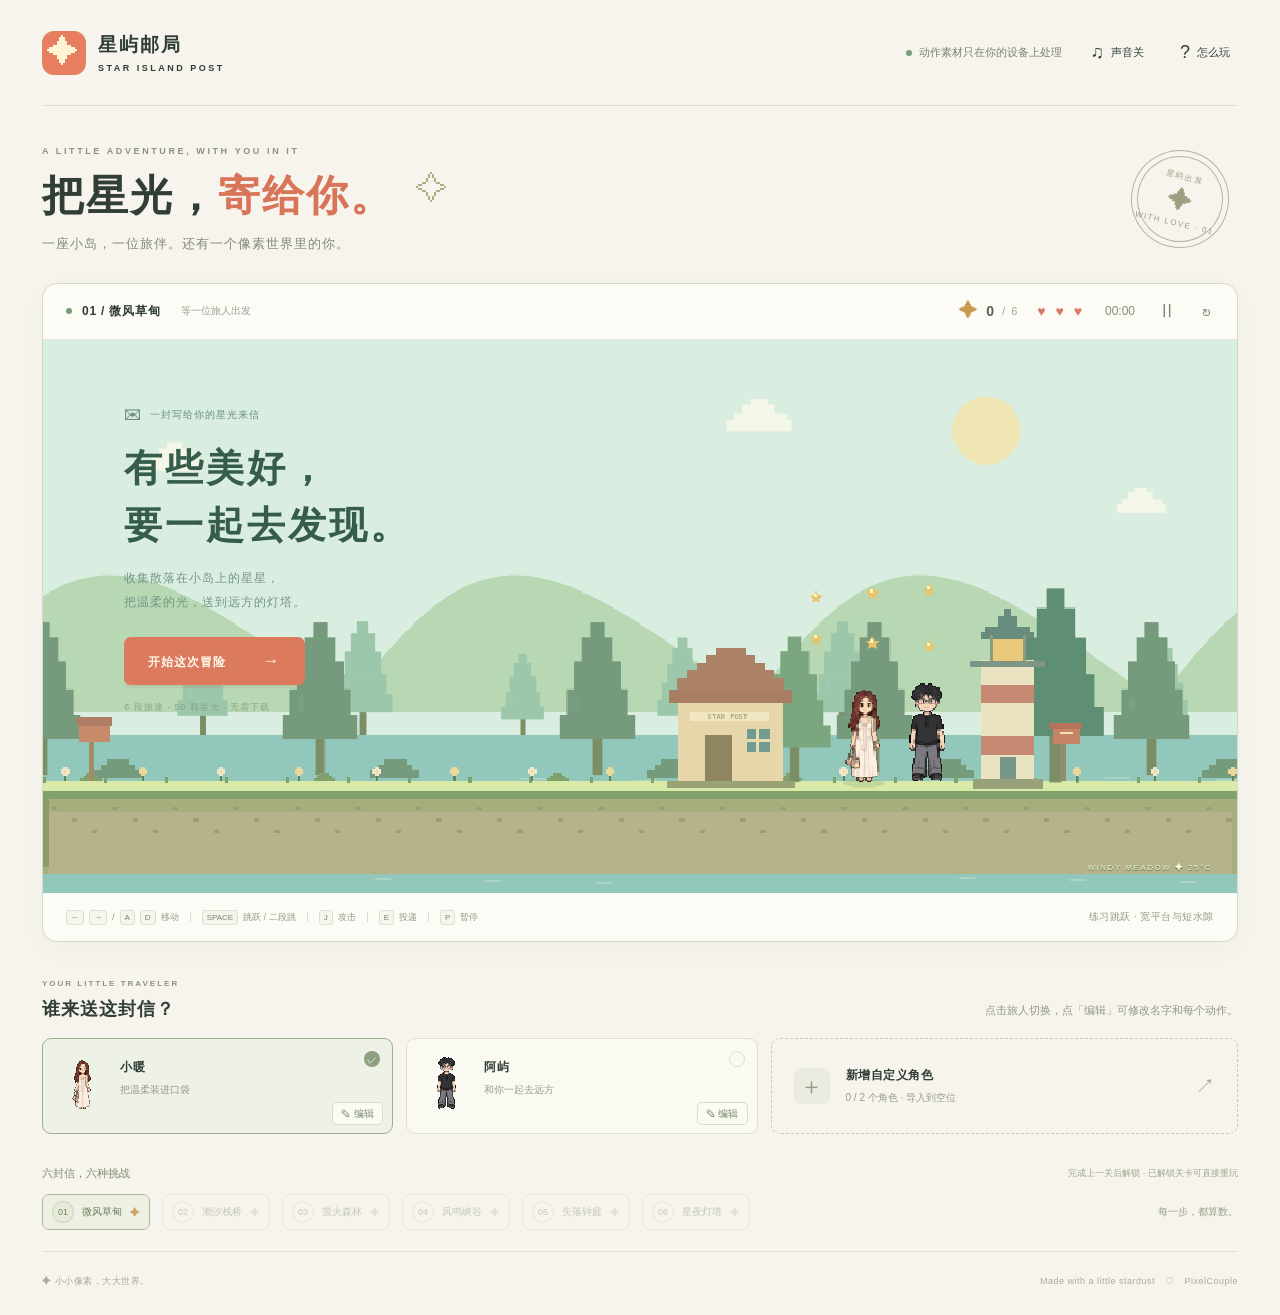
==== commit e14d9c71: "Simplify character action uploads" ====
--- a/星屿邮局-离线版.html
+++ b/星屿邮局-离线版.html
@@ -101,33 +101,33 @@
 (() => {
 'use strict';
 const REQUIRED=['idle','walk','jump'],ACTIONS=[...REQUIRED,'attack'],NAMES={idle:'待机',walk:'行走',jump:'跳跃',attack:'攻击',actions:'动作表'},cache=new Map();
-let dialog,layout='original',files={},result=null,revision=0,raf=0,preview='idle',direction=1,slots=[null,null],editingAvatar=null,editingId=null,defaultAvatar=null;const tokens={};
+let dialog,files={},result=null,revision=0,raf=0,preview='idle',direction=1,slots=[null,null],editingAvatar=null,editingId=null,defaultAvatar=null;const tokens={};
 const $=id=>dialog.querySelector('#aw-'+id),emit=(name,detail)=>window.dispatchEvent(new CustomEvent(name,{detail})),can=(w,h)=>Object.assign(document.createElement('canvas'),{width:w,height:h});
 function closeWorkshop(){if(!dialog?.open)return;revision++;cancelAnimationFrame(raf);raf=0;dialog.close();emit('workshop-close');}
 function status(s,error=false){$('status').textContent=s;$('status').classList.toggle('error',error);}
-function configure(){result=null;$('save').disabled=true;$('download').disabled=true;for(const a of ['idle','walk','jump','actions','attack'])$('slot-'+a).hidden=a==='actions'?layout!=='original':a!=='idle'&&layout==='original';$('layout-original').classList.toggle('active',layout==='original');$('layout-separate').classList.toggle('active',layout==='separate');$('spec').textContent=layout==='original'?'待机图：1 行 × 4 列。动作表：3 行 × 4 列，第 1 行行走、第 2 行跳跃，第 3 行攻击（用于 J 键 / ⚔ 按钮）。':'待机、行走、跳跃各 1 行 × 4 列；可再上传一张攻击图。未提供时自动使用走路帧配合蓄力、前倾和收势动作，可在右侧预览。';status('导入完整动作素材后，才可以加入游戏。');process();}
+function configure(){result=null;$('save').disabled=true;$('download').disabled=true;$('spec').textContent='待机、行走、跳跃各上传一张 1 行 × 4 列动作图；攻击图可选。未提供时自动使用挥击动作，可在右侧预览。';status('导入完整动作素材后，才可以加入游戏。');process();}
 function syncTarget(){syncActionNote();if(editingAvatar){$('save').disabled=!result;$('save').textContent='保存修改 →';return;}const i=Number($('slot').value),existing=slots[i];$('save').disabled=!result||i<0;$('save').textContent=i<0?'请选择保存位置':existing?'替换角色 '+(i+1)+' →':'加入角色 '+(i+1)+' →';$('slot-note').textContent=i<0?'两个位置都已使用，请选择要替换的角色。':existing?'将替换「'+existing.name+'」的动作图，另一个角色会保留。':'这是空位，已有角色会保留。';}
 function syncActionNote(){$('action-note').textContent=preview==='attack'?(result?.animations.attack?'攻击：已使用专属四帧攻击图。':'攻击：自动挥击动作，可上传专属攻击图。'):'切换动作检查四帧循环，未更换的动作会保留。';}
-async function loadFile(key,file){if(!file)return;const rev=revision,token=(tokens[key]||0)+1;tokens[key]=token;if(!['image/png','image/jpeg','image/webp'].includes(file.type)){status('请选择 PNG、JPG 或 WebP 动作图；单张人像照片不能作为完整角色。',true);return;}if(file.size>16*1024*1024){status('每张动作图不能超过 16 MB。',true);return;}const url=URL.createObjectURL(file);try{const im=new Image();im.src=url;await im.decode();if(rev!==revision||token!==tokens[key]||!dialog.open)return;if(im.naturalWidth>8192||im.naturalHeight>8192||im.naturalWidth*im.naturalHeight>20000000)throw Error('图片过大，请缩小到 8192 像素以内、总像素不超过 2000 万。');const rows=key==='actions'?3:1;if(im.naturalWidth<128||im.naturalHeight<rows*32)throw Error('图片太小，每一帧至少需要 32 × 32 像素。');files[key]={im,name:file.name};$('name-'+key).textContent=file.name;process();}catch(e){status(e.message?.startsWith('图片')?e.message:'图片无法读取，请换一张完整的动作图。',true);}finally{URL.revokeObjectURL(url);}}
+async function loadFile(key,file){if(!file)return;const rev=revision,token=(tokens[key]||0)+1;tokens[key]=token;if(!['image/png','image/jpeg','image/webp'].includes(file.type)){status('请选择 PNG、JPG 或 WebP 动作图；单张人像照片不能作为完整角色。',true);return;}if(file.size>16*1024*1024){status('每张动作图不能超过 16 MB。',true);return;}const url=URL.createObjectURL(file);try{const im=new Image();im.src=url;await im.decode();if(rev!==revision||token!==tokens[key]||!dialog.open)return;if(im.naturalWidth>8192||im.naturalHeight>8192||im.naturalWidth*im.naturalHeight>20000000)throw Error('图片过大，请缩小到 8192 像素以内、总像素不超过 2000 万。');const rows=1;if(im.naturalWidth<128||im.naturalHeight<rows*32)throw Error('图片太小，每一帧至少需要 32 × 32 像素。');files[key]={im,name:file.name};$('name-'+key).textContent=file.name;process();}catch(e){status(e.message?.startsWith('图片')?e.message:'图片无法读取，请换一张完整的动作图。',true);}finally{URL.revokeObjectURL(url);}}
 function cell(source,col,row,rows){const sw=source.width/4,sh=source.height/rows,c=can(Math.floor(sw),Math.floor(sh)),g=c.getContext('2d',{willReadFrequently:true});g.drawImage(source,col*sw,row*sh,sw,sh,0,0,c.width,c.height);const d=g.getImageData(0,0,c.width,c.height);let left=c.width,top=c.height,right=-1,bottom=-1;const chroma=$('green').checked;for(let y=0;y<c.height;y++)for(let x=0;x<c.width;x++){const i=(y*c.width+x)*4,r=d.data[i],gg=d.data[i+1],b=d.data[i+2];if(chroma&&gg>70&&gg-Math.max(r,b)>25)d.data[i+3]=0;if(d.data[i+3]<100)continue;left=Math.min(left,x);right=Math.max(right,x);top=Math.min(top,y);bottom=Math.max(bottom,y);}if(right<left)throw Error('有空白帧或人物被绿幕抠除了。请检查素材；绿色服装请关闭绿幕抠图。');g.putImageData(d,0,0);return {c,left,top,w:right-left+1,h:bottom-top+1};}
-function process(){result=null;$('save').disabled=true;$('download').disabled=true;const needed=layout==='original'?['idle','actions']:REQUIRED;if(!editingAvatar&&!needed.every(k=>files[k]))return;try{const frames={},strips={...(editingAvatar?.animations||{})};for(const a of ACTIONS){const key=layout==='original'&&a!=='idle'?'actions':a;if(!files[key])continue;const src=files[key].im,rows=key==='actions'?3:1,row=key==='actions'?(a==='walk'?0:a==='jump'?1:2):0;frames[a]=Array.from({length:4},(_,i)=>cell(src,i,row,rows));}for(const a of Object.keys(frames)){const scale=Math.min(68/Math.max(...frames[a].map(f=>f.h)),80/Math.max(...frames[a].map(f=>f.w))),c=can(384,96),g=c.getContext('2d');g.imageSmoothingQuality='high';frames[a].forEach((f,i)=>{g.imageSmoothingEnabled=scale<.4;const w=Math.max(1,Math.round(f.w*scale)),h=Math.max(1,Math.round(f.h*scale));g.drawImage(f.c,f.left,f.top,f.w,f.h,i*96+Math.round((96-w)/2),94-h,w,h);});const px=g.getImageData(0,0,384,96);for(let j=3;j<px.data.length;j+=4)px.data[j]=px.data[j]>=128?255:0;g.putImageData(px,0,0);strips[a]=c.toDataURL('image/png');}if(!REQUIRED.every(a=>strips[a]))return;result={...(editingAvatar||{}),version:2,source:'action-sheets',name:$('name').value.trim().slice(0,12)||'星光旅人',frameWidth:96,frameHeight:96,frames:4,baseline:94,animations:strips};for(const src of Object.values(strips))getImage(src);syncTarget();$('download').disabled=false;status(editingAvatar?'角色已载入。可以改名字或单独更换动作，点击保存后生效。':Object.keys(strips).length*4+' 帧已就绪。切换动作预览后再加入游戏。');}catch(e){status(e.message,true);}}
+function process(){result=null;$('save').disabled=true;$('download').disabled=true;if(!editingAvatar&&!REQUIRED.every(k=>files[k]))return;try{const frames={},strips={...(editingAvatar?.animations||{})};for(const a of ACTIONS){const key=a;if(!files[key])continue;const src=files[key].im,rows=1,row=0;frames[a]=Array.from({length:4},(_,i)=>cell(src,i,row,rows));}for(const a of Object.keys(frames)){const scale=Math.min(68/Math.max(...frames[a].map(f=>f.h)),80/Math.max(...frames[a].map(f=>f.w))),c=can(384,96),g=c.getContext('2d');g.imageSmoothingQuality='high';frames[a].forEach((f,i)=>{g.imageSmoothingEnabled=scale<.4;const w=Math.max(1,Math.round(f.w*scale)),h=Math.max(1,Math.round(f.h*scale));g.drawImage(f.c,f.left,f.top,f.w,f.h,i*96+Math.round((96-w)/2),94-h,w,h);});const px=g.getImageData(0,0,384,96);for(let j=3;j<px.data.length;j+=4)px.data[j]=px.data[j]>=128?255:0;g.putImageData(px,0,0);strips[a]=c.toDataURL('image/png');}if(!REQUIRED.every(a=>strips[a]))return;result={...(editingAvatar||{}),version:2,source:'action-sheets',name:$('name').value.trim().slice(0,12)||'星光旅人',frameWidth:96,frameHeight:96,frames:4,baseline:94,animations:strips};for(const src of Object.values(strips))getImage(src);syncTarget();$('download').disabled=false;status(editingAvatar?'角色已载入。可以改名字或单独更换动作，点击保存后生效。':Object.keys(strips).length*4+' 帧已就绪。切换动作预览后再加入游戏。');}catch(e){status(e.message,true);}}
 
 function getImage(src){let im=cache.get(src);if(!im){im=new Image();im.onload=()=>emit('avatar-image-ready');im.src=src;cache.set(src,im);}return im;}
 function draw(ctx,data,x,y,size,frame=0,facing=1,action='idle'){if(!data?.animations)return false;const derived=action==='attack'&&!data.animations.attack,src=derived?data.animations.walk:data.animations[action]||data.animations.idle,im=getImage(src);if(!im.complete||!im.naturalWidth)return false;const index=((Math.floor(frame)%4)+4)%4;ctx.save();ctx.imageSmoothingEnabled=false;if(derived){const foot=94*size/96;ctx.translate(x+size/2,y+foot);ctx.scale(facing,1);ctx.translate([-3,7,13,0][index]*size/96,0);ctx.rotate([-.11,.07,.16,0][index]);ctx.drawImage(im,index*96,0,96,96,-size/2,-foot,size,size);}else{ctx.translate(x+size/2,y);ctx.scale(facing,1);ctx.drawImage(im,index*96,0,96,96,-size/2,0,size,size);}ctx.restore();return true;}
 
 function animate(t){if(!dialog.open)return;const c=$('preview'),g=c.getContext('2d');g.clearRect(0,0,c.width,c.height);g.fillStyle='#e5ecd9';g.fillRect(0,0,360,264);g.fillStyle='#c4d0ae';g.fillRect(76,235,208,7);if(result){draw(g,result,60,3,240,Math.floor(t/(preview==='attack'?120:150)),direction,preview);}else{g.fillStyle='#97a085';g.font='12px "Microsoft YaHei"';g.textAlign='center';g.fillText('你的原画，将完整保留',180,122);g.fillText('等待待机、行走和跳跃素材',180,147);}raf=requestAnimationFrame(animate);}
-async function demo(){layout='separate';files={};for(const a of ACTIONS){const im=new Image();im.src=window.PIXEL_ASSETS['her_'+a+'_strip'];await im.decode();files[a]={im,name:'原作小暖 · '+NAMES[a]+' 4 帧'};}configure();for(const a of ACTIONS)$('name-'+a).textContent=files[a].name;status('正在使用原作动作素材示例。你导入的角色也采用相同的切帧与动画方式。');}
+async function demo(){files={};for(const a of ACTIONS){const im=new Image();im.src=window.PIXEL_ASSETS['her_'+a+'_strip'];await im.decode();files[a]={im,name:'原作小暖 · '+NAMES[a]+' 4 帧'};}configure();for(const a of ACTIONS)$('name-'+a).textContent=files[a].name;status('正在使用原作动作素材示例。你导入的角色也采用相同的切帧与动画方式。');}
 const PROMPT='请根据我的人物参考照片，绘制同一角色的高质量16-bit像素游戏精灵图。完整全身，服装、发型、面部特征和比例保持一致；4列×4行，16格均匀排列；每格256×256像素，总图1024×1024。第1行4帧站立呼吸待机；第2行4帧向右行走，左右脚交替形成循环；第3行4帧原地跳跃，起跳、腾空、下落、落地；第4行4帧近战攻击，蓄力、挥击、命中、收势。所有角色朝右，人物不裁切，相邻格不串帧；透明背景或纯亮绿#00FF00背景；没有文字、标签、格线、水印、地面阴影。请分别导出四行，得到待机、行走、跳跃、攻击四张1行×4列的动作条带。不要仅将照片像素化，不要把人脸贴到模板身体上。';
 function mount(){if(dialog)return;dialog=document.createElement('dialog');dialog.id='spriteWorkshop';dialog.className='sw-dialog';dialog.setAttribute('aria-labelledby','sw-title');dialog.innerHTML=`<div class="sw-shell"><header class="sw-top"><div><div class="eyebrow">CRAFTED FRAME BY FRAME</div><h2 id="sw-title">让你的像素小人，真正动起来。</h2><p>导入完整动作图 → 绿幕抠图与脚底对齐 → 动画预览 → 加入冒险</p></div><button id="aw-close" class="close-btn" aria-label="关闭角色工坊">×</button></header>
 <details class="sw-guide" open><summary>需要准备什么样的动作图？</summary><p>先用你的人物照片作为参考，绘制或生成同一角色的<b>全身像素动作图</b>。保持同一套衣服、发型和比例，朝右、四帧等宽、人物不裁切；使用透明或纯亮绿背景，无文字、格线、阴影。游戏会保留你的原画，不拼接人脸或重新绘制身体。</p><div class="sw-examples">待机：呼吸起伏 ①②③④　｜　行走：双脚交替 ①②③④　｜　跳跃：起跳→腾空→下落→落地　｜　攻击：蓄力→挥击→命中→收势（可选）</div><div class="sw-guide-actions"><button id="aw-prompt" type="button">复制动作图生成提示词</button><button id="aw-demo" type="button">载入原作动作示例</button></div><textarea id="aw-prompt-text" readonly hidden aria-label="动作图生成提示词"></textarea></details>
-<div class="sw-body"><section><div class="sw-tabs"><button id="aw-layout-original" class="active">原项目布局 · 2 张图</button><button id="aw-layout-separate">独立动作 · 3–4 张图</button></div><p id="aw-spec" class="sw-spec"></p><div class="sw-files">${['idle','actions','walk','jump','attack'].map(a=>`<label class="sw-file" id="aw-slot-${a}"><span class="sw-file-num">${a==='idle'?'01':a==='jump'?'03':a==='attack'?'04':'02'}</span><span><b>${NAMES[a]}${a==='attack'?'（可选）':''}${a==='actions'?' · 3 行 × 4 列':' · 1 行 × 4 列'}</b><small id="aw-name-${a}">选择 PNG / JPG / WebP · 最大 16 MB</small></span><span class="sw-plus">＋</span><input id="aw-file-${a}" type="file" accept="image/png,image/jpeg,image/webp" aria-label="上传${NAMES[a]}图"></label>`).join('')}</div><label class="sw-check"><input id="aw-green" type="checkbox" checked>自动抠除纯绿背景 <small>绿色服装 / 透明图可关闭</small></label><label class="sw-save-slot" id="aw-save-slot-row">保存到<select id="aw-slot" aria-label="自定义角色保存位置"></select></label><p class="sw-slot-note" id="aw-slot-note"></p><label class="sw-name">角色名字<input id="aw-name" maxlength="12" placeholder="星光旅人"></label></section>
+<div class="sw-body"><section><p id="aw-spec" class="sw-spec"></p><div class="sw-files">${ACTIONS.map(a=>`<label class="sw-file" id="aw-slot-${a}"><span class="sw-file-num">${a==='idle'?'01':a==='jump'?'03':a==='attack'?'04':'02'}</span><span><b>${NAMES[a]}${a==='attack'?'（可选）':''} · 1 行 × 4 列</b><small id="aw-name-${a}">选择 PNG / JPG / WebP · 最大 16 MB</small></span><span class="sw-plus">＋</span><input id="aw-file-${a}" type="file" accept="image/png,image/jpeg,image/webp" aria-label="上传${NAMES[a]}图"></label>`).join('')}</div><label class="sw-check"><input id="aw-green" type="checkbox" checked>自动抠除纯绿背景 <small>绿色服装 / 透明图可关闭</small></label><label class="sw-save-slot" id="aw-save-slot-row">保存到<select id="aw-slot" aria-label="自定义角色保存位置"></select></label><p class="sw-slot-note" id="aw-slot-note"></p><label class="sw-name">角色名字<input id="aw-name" maxlength="12" placeholder="星光旅人"></label></section>
 <section class="sw-preview"><div class="sw-preview-label">12–16 FRAME ANIMATION TEST <span>96 × 96 / 帧</span></div><canvas id="aw-preview" width="360" height="264" aria-label="完整角色动作预览"></canvas><div class="sw-action-tabs">${ACTIONS.map(a=>`<button data-aw-action="${a}" class="${a==='idle'?'active':''}">${NAMES[a]}</button>`).join('')}<button id="aw-mirror" aria-label="切换朝向">↔</button></div><p id="aw-action-note">切换动作，查看实际人物姿势。</p></section></div>
 <p id="aw-status" class="sw-status" role="status" aria-live="polite"></p><footer class="sw-bottom"><span>素材只在当前浏览器处理和保存。</span><div><button id="aw-reset" hidden>恢复默认角色</button><button id="aw-download" disabled>导出角色包</button><button id="aw-save" class="primary" disabled>让这个角色出发 →</button></div></footer></div>`;document.body.appendChild(dialog);
-$('close').onclick=closeWorkshop;dialog.addEventListener('cancel',e=>{e.preventDefault();closeWorkshop();});dialog.addEventListener('close',()=>{if(dialog.open||!raf)return;revision++;cancelAnimationFrame(raf);raf=0;emit('workshop-close');});for(const a of ['idle','actions','walk','jump','attack'])$('file-'+a).onchange=e=>{loadFile(a,e.target.files[0]);e.target.value='';};for(const v of ['original','separate'])$('layout-'+v).onclick=()=>{layout=v;configure();};$('slot').onchange=syncTarget;$('green').onchange=process;$('demo').onclick=demo;$('name').oninput=()=>{if(result)result.name=$('name').value.trim().slice(0,12)||'星光旅人';};for(const b of dialog.querySelectorAll('[data-aw-action]'))b.onclick=()=>{preview=b.dataset.awAction;syncActionNote();dialog.querySelectorAll('[data-aw-action]').forEach(e=>e.classList.toggle('active',e===b));};$('mirror').onclick=()=>direction*=-1;
+$('close').onclick=closeWorkshop;dialog.addEventListener('cancel',e=>{e.preventDefault();closeWorkshop();});dialog.addEventListener('close',()=>{if(dialog.open||!raf)return;revision++;cancelAnimationFrame(raf);raf=0;emit('workshop-close');});for(const a of ACTIONS)$('file-'+a).onchange=e=>{loadFile(a,e.target.files[0]);e.target.value='';};$('slot').onchange=syncTarget;$('green').onchange=process;$('demo').onclick=demo;$('name').oninput=()=>{if(result)result.name=$('name').value.trim().slice(0,12)||'星光旅人';};for(const b of dialog.querySelectorAll('[data-aw-action]'))b.onclick=()=>{preview=b.dataset.awAction;syncActionNote();dialog.querySelectorAll('[data-aw-action]').forEach(e=>e.classList.toggle('active',e===b));};$('mirror').onclick=()=>direction*=-1;
 $('prompt').onclick=async()=>{try{await navigator.clipboard.writeText(PROMPT);status('提示词已复制。请把人物参考照与提示词一并交给绘图工具。');}catch{$('prompt-text').hidden=false;$('prompt-text').value=PROMPT;$('prompt-text').select();status('请复制下方提示词，配合人物参考照生成动作图。');}};
 $('reset').onclick=()=>{if(!defaultAvatar)return;editingAvatar=structuredClone(defaultAvatar);files={};$('name').value=editingAvatar.name;refreshLabels();configure();};$('save').onclick=()=>{const slot=Number($('slot').value);if(!result||(!editingAvatar&&(slot<0||slot>1)))return;const detail={...result,slot,id:editingAvatar?.id||'sprite-'+Date.now().toString(36),characterId:editingId},e=new CustomEvent('avatar-created',{detail,cancelable:true});if(window.dispatchEvent(e))closeWorkshop();else status(detail.saveError||'角色未保存，请重试或先导出动作包。',true);};$('download').onclick=()=>{if(!result)return;const blob=new Blob([JSON.stringify(result)],{type:'application/json'}),url=URL.createObjectURL(blob),a=document.createElement('a');a.href=url;a.download='像素角色-动作包.json';a.click();setTimeout(()=>URL.revokeObjectURL(url),10000);status('动作包已导出，包含当前角色的所有动作。');};}
-function refreshLabels(){for(const a of ['idle','actions','walk','jump','attack'])$('name-'+a).textContent=files[a]?.name||(editingAvatar?.animations[a]?'已保存 · 点击更换':'选择 PNG / JPG / WebP · 最大 16 MB');}
-function open(options={}){mount();if(dialog.open)return;editingAvatar=options.avatar?structuredClone(options.avatar):null;editingId=options.characterId||null;defaultAvatar=options.defaultAvatar?structuredClone(options.defaultAvatar):null;slots=[0,1].map(i=>options.slots?.[i]||null);$('slot').replaceChildren();const free=slots.findIndex(a=>!a);if(free<0){const prompt=document.createElement('option');prompt.value='-1';prompt.textContent='两个位置已满 · 请选择要替换的角色';prompt.disabled=true;$('slot').append(prompt);}for(let i=0;i<2;i++){const option=document.createElement('option');option.value=String(i);option.textContent='自定义角色 '+(i+1)+' · '+(slots[i]?slots[i].name+'（替换）':'空位（新增）');$('slot').append(option);}$('slot').value=String(free);files={};result=null;layout=editingAvatar?'separate':'original';preview='idle';direction=1;$('name').value=editingAvatar?.name||'';$('green').checked=!editingAvatar;$('save-slot-row').hidden=!!editingAvatar;$('slot-note').hidden=!!editingAvatar;$('reset').hidden=!defaultAvatar;dialog.querySelector('#sw-title').textContent=editingAvatar?'编辑角色 · '+editingAvatar.name:'让你的像素小人，真正动起来。';dialog.querySelector('details').open=!editingAvatar;dialog.querySelectorAll('[data-aw-action]').forEach(e=>e.classList.toggle('active',e.dataset.awAction==='idle'));refreshLabels();configure();syncTarget();dialog.showModal();emit('workshop-open');if(editingAvatar)$('name').focus();raf=requestAnimationFrame(animate);}
+function refreshLabels(){for(const a of ACTIONS)$('name-'+a).textContent=files[a]?.name||(editingAvatar?.animations[a]?'已保存 · 点击更换':'选择 PNG / JPG / WebP · 最大 16 MB');}
+function open(options={}){mount();if(dialog.open)return;editingAvatar=options.avatar?structuredClone(options.avatar):null;editingId=options.characterId||null;defaultAvatar=options.defaultAvatar?structuredClone(options.defaultAvatar):null;slots=[0,1].map(i=>options.slots?.[i]||null);$('slot').replaceChildren();const free=slots.findIndex(a=>!a);if(free<0){const prompt=document.createElement('option');prompt.value='-1';prompt.textContent='两个位置已满 · 请选择要替换的角色';prompt.disabled=true;$('slot').append(prompt);}for(let i=0;i<2;i++){const option=document.createElement('option');option.value=String(i);option.textContent='自定义角色 '+(i+1)+' · '+(slots[i]?slots[i].name+'（替换）':'空位（新增）');$('slot').append(option);}$('slot').value=String(free);files={};result=null;preview='idle';direction=1;$('name').value=editingAvatar?.name||'';$('green').checked=!editingAvatar;$('save-slot-row').hidden=!!editingAvatar;$('slot-note').hidden=!!editingAvatar;$('reset').hidden=!defaultAvatar;dialog.querySelector('#sw-title').textContent=editingAvatar?'编辑角色 · '+editingAvatar.name:'让你的像素小人，真正动起来。';dialog.querySelector('details').open=!editingAvatar;dialog.querySelectorAll('[data-aw-action]').forEach(e=>e.classList.toggle('active',e.dataset.awAction==='idle'));refreshLabels();configure();syncTarget();dialog.showModal();emit('workshop-open');if(editingAvatar)$('name').focus();raf=requestAnimationFrame(animate);}
 
 window.AvatarWorkshop=Object.freeze({open,draw,loadFile,ready:true});
 })();
